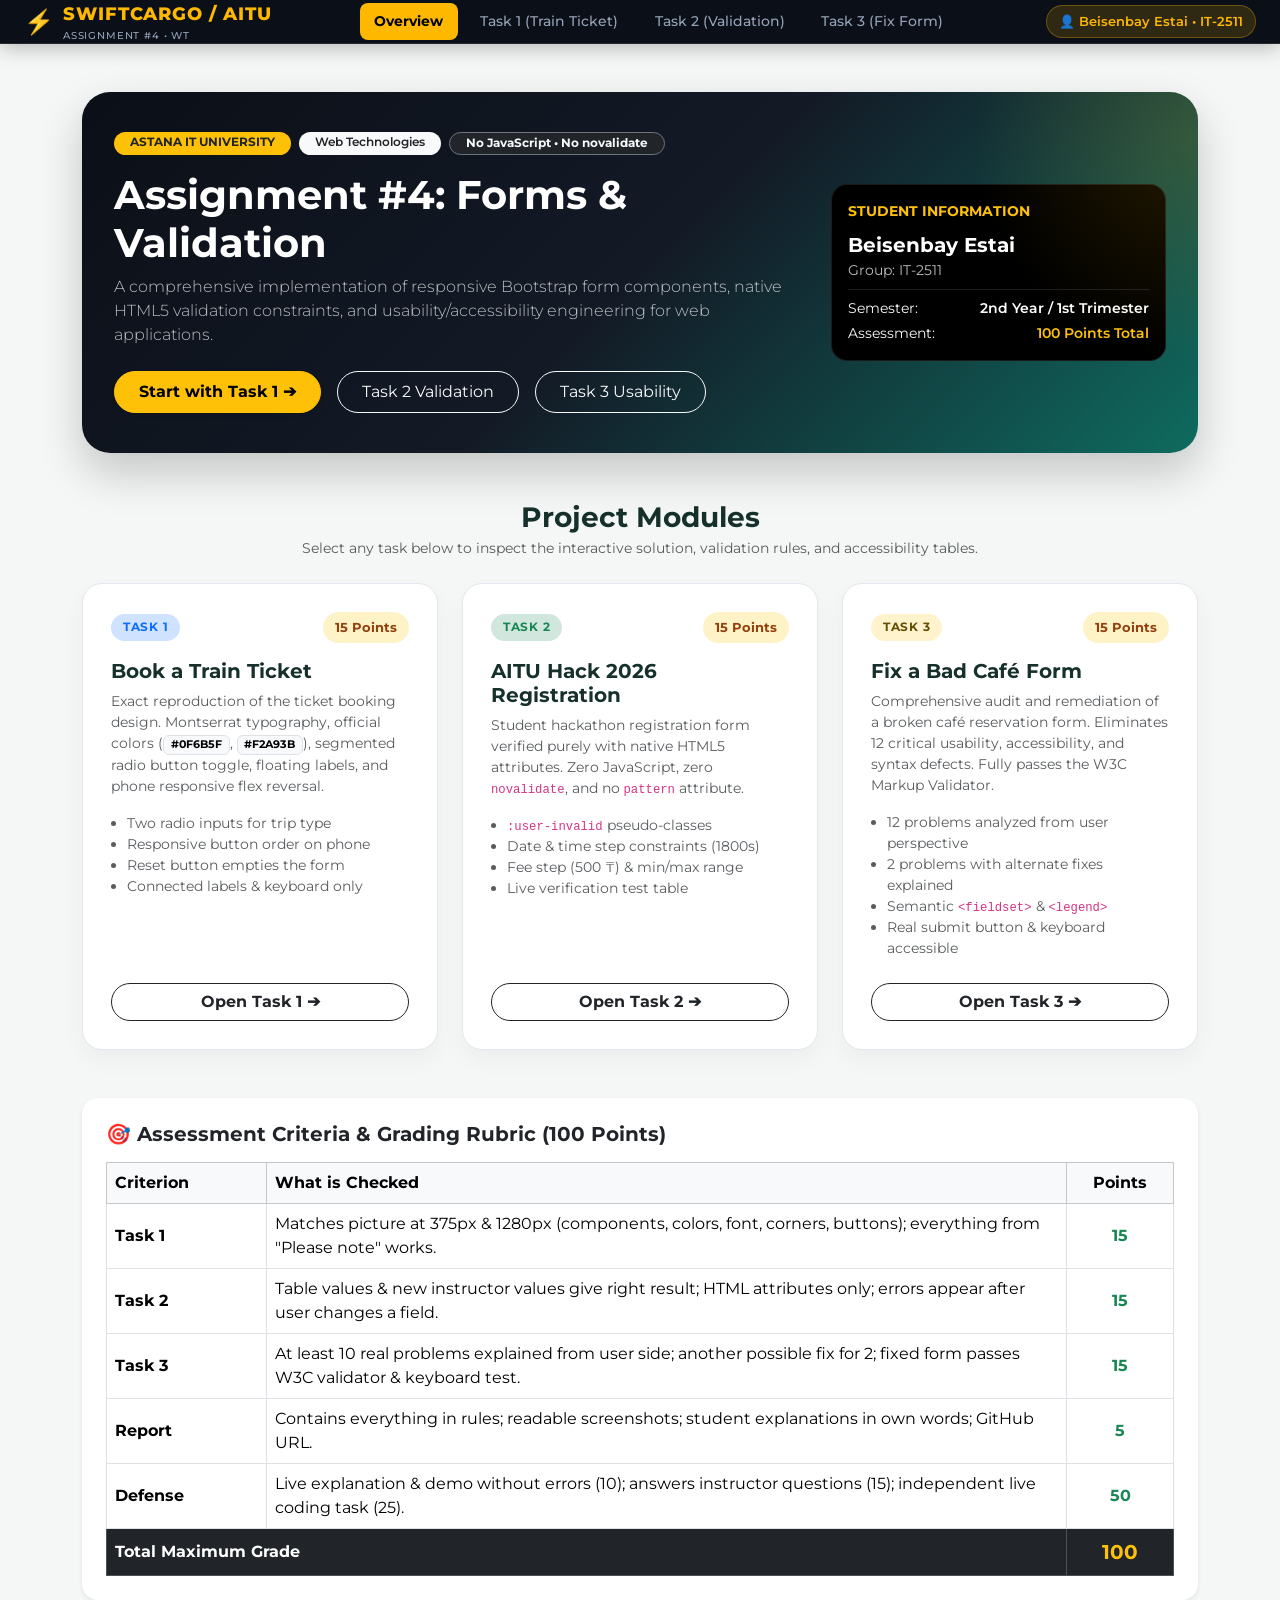
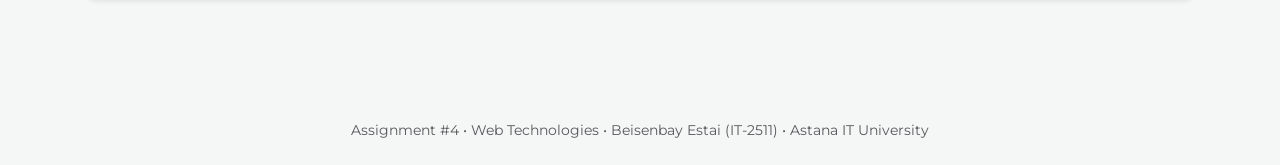
==== index.html @ b5d7a512 "feat: complete Assignment 4 forms, validation, accessibility and report" ====
<!DOCTYPE html>
<html lang="en">
<head>
  <meta charset="UTF-8">
  <meta name="viewport" content="width=device-width, initial-scale=1.0">
  <title>Assignment #4: Forms and Validation — Beisenbay Estai (IT-2511)</title>
  
  <!-- Bootstrap 5.3 CSS -->
  <link href="https://cdn.jsdelivr.net/npm/bootstrap@5.3.3/dist/css/bootstrap.min.css" rel="stylesheet" integrity="sha384-QWTKZyjpPEjISv5WaRU9OFeRpok6YctnYmDr5pNlyT2bRjXh0JMhjY6hW+ALEwIH" crossorigin="anonymous">
  
  <!-- Custom Stylesheet -->
  <link rel="stylesheet" href="css/custom.css">
  
  <style>
    /* Cargo Hero & Hub Styles */
    .hero-cargo-banner {
      background: linear-gradient(135deg, #0B0F17 0%, #131A26 50%, #0F6B5F 100%);
      color: #FFFFFF;
      border-radius: 28px;
      padding: 40px 32px;
      position: relative;
      overflow: hidden;
      box-shadow: 0 20px 45px rgba(0, 0, 0, 0.2);
    }
    .hero-cargo-banner::before {
      content: "";
      position: absolute;
      top: -50%;
      right: -20%;
      width: 450px;
      height: 450px;
      background: radial-gradient(circle, rgba(255, 184, 0, 0.15) 0%, transparent 70%);
      border-radius: 50%;
      pointer-events: none;
    }
    .cargo-feature-card {
      background: #FFFFFF;
      border-radius: 20px;
      border: 1px solid #E2E8F0;
      padding: 28px;
      transition: all 0.25s ease;
      box-shadow: 0 10px 25px rgba(0, 0, 0, 0.04);
      height: 100%;
      display: flex;
      flex-direction: column;
      justify-content: space-between;
    }
    .cargo-feature-card:hover {
      transform: translateY(-4px);
      box-shadow: 0 16px 35px rgba(0, 0, 0, 0.09);
      border-color: #CBD5E1;
    }
    .task-number-badge {
      font-size: 0.75rem;
      font-weight: 700;
      text-transform: uppercase;
      letter-spacing: 0.06em;
      padding: 0.3rem 0.75rem;
      border-radius: 50rem;
    }
    .score-badge {
      background-color: #FEF3C7;
      color: #92400E;
      font-weight: 700;
      font-size: 0.8rem;
      padding: 0.35rem 0.75rem;
      border-radius: 50rem;
    }
  </style>
</head>
<body>

  <!-- Cargo Navigation Header -->
  <nav class="cargo-nav py-2.5">
    <div class="container-fluid px-3 px-md-4 d-flex flex-wrap align-items-center justify-content-between gap-2">
      <a href="index.html" class="d-flex align-items-center text-decoration-none cargo-brand-logo gap-2">
        <span class="fs-4">⚡</span>
        <div>
          <div>SWIFTCARGO / AITU</div>
          <div style="font-size: 0.65rem; color: #94A3B8; font-weight: 500; letter-spacing: 0.08em;">ASSIGNMENT #4 • WT</div>
        </div>
      </a>
      
      <div class="d-flex align-items-center flex-wrap gap-2">
        <a href="index.html" class="cargo-nav-link active text-decoration-none">Overview</a>
        <a href="task1.html" class="cargo-nav-link text-decoration-none">Task 1 (Train Ticket)</a>
        <a href="task2.html" class="cargo-nav-link text-decoration-none">Task 2 (Validation)</a>
        <a href="task3.html" class="cargo-nav-link text-decoration-none">Task 3 (Fix Form)</a>
      </div>

      <div class="student-badge d-none d-lg-block">
        👤 Beisenbay Estai • IT-2511
      </div>
    </div>
  </nav>

  <!-- Main Container -->
  <main class="container py-4 py-md-5">

    <!-- Hero Section with Cargo Luxury Style -->
    <section class="hero-cargo-banner mb-5">
      <div class="row align-items-center g-4">
        <div class="col-12 col-lg-8">
          <div class="d-flex flex-wrap gap-2 mb-3">
            <span class="badge bg-warning text-dark fw-bold px-3 py-1.5 rounded-pill">ASTANA IT UNIVERSITY</span>
            <span class="badge bg-light text-dark fw-semibold px-3 py-1.5 rounded-pill">Web Technologies</span>
            <span class="badge bg-dark border border-secondary text-light px-3 py-1.5 rounded-pill">No JavaScript • No novalidate</span>
          </div>
          <h1 class="display-6 fw-bold mb-2">Assignment #4: Forms &amp; Validation</h1>
          <p class="text-light opacity-75 lead fs-6 mb-4">
            A comprehensive implementation of responsive Bootstrap form components, native HTML5 validation constraints, and usability/accessibility engineering for web applications.
          </p>
          <div class="d-flex flex-wrap gap-3">
            <a href="task1.html" class="btn btn-warning fw-bold rounded-pill px-4 py-2 shadow-sm">Start with Task 1 ➔</a>
            <a href="task2.html" class="btn btn-outline-light rounded-pill px-4 py-2">Task 2 Validation</a>
            <a href="task3.html" class="btn btn-outline-light rounded-pill px-4 py-2">Task 3 Usability</a>
          </div>
        </div>
        
        <div class="col-12 col-lg-4 text-lg-end">
          <div class="bg-black bg-opacity-40 p-3 rounded-4 border border-white border-opacity-10 text-start">
            <div class="text-uppercase small text-warning fw-bold mb-2">Student Information</div>
            <div class="text-white fw-bold fs-5">Beisenbay Estai</div>
            <div class="text-light opacity-75 small mb-2">Group: IT-2511</div>
            <hr class="border-secondary my-2">
            <div class="d-flex justify-content-between text-light small">
              <span>Semester:</span>
              <span class="fw-semibold text-white">2nd Year / 1st Trimester</span>
            </div>
            <div class="d-flex justify-content-between text-light small mt-1">
              <span>Assessment:</span>
              <span class="fw-semibold text-warning">100 Points Total</span>
            </div>
          </div>
        </div>
      </div>
    </section>

    <!-- Task Cards Grid -->
    <section class="mb-5">
      <div class="text-center mb-4">
        <h2 class="fw-bold h3 mb-1">Project Modules</h2>
        <p class="text-muted small">Select any task below to inspect the interactive solution, validation rules, and accessibility tables.</p>
      </div>

      <div class="row g-4">
        
        <!-- Task 1 Card -->
        <div class="col-12 col-md-4">
          <div class="cargo-feature-card">
            <div>
              <div class="d-flex justify-content-between align-items-center mb-3">
                <span class="task-number-badge bg-primary-subtle text-primary">Task 1</span>
                <span class="score-badge">15 Points</span>
              </div>
              <h3 class="h5 fw-bold mb-2">Book a Train Ticket</h3>
              <p class="text-muted small mb-3">
                Exact reproduction of the ticket booking design. Montserrat typography, official colors (<span class="badge text-bg-light border">#0F6B5F</span>, <span class="badge text-bg-light border">#F2A93B</span>), segmented radio button toggle, floating labels, and phone responsive flex reversal.
              </p>
              <ul class="small text-muted ps-3 mb-4">
                <li>Two radio inputs for trip type</li>
                <li>Responsive button order on phone</li>
                <li>Reset button empties the form</li>
                <li>Connected labels &amp; keyboard only</li>
              </ul>
            </div>
            <a href="task1.html" class="btn btn-outline-dark rounded-pill w-100 fw-bold">Open Task 1 ➔</a>
          </div>
        </div>

        <!-- Task 2 Card -->
        <div class="col-12 col-md-4">
          <div class="cargo-feature-card">
            <div>
              <div class="d-flex justify-content-between align-items-center mb-3">
                <span class="task-number-badge bg-success-subtle text-success">Task 2</span>
                <span class="score-badge">15 Points</span>
              </div>
              <h3 class="h5 fw-bold mb-2">AITU Hack 2026 Registration</h3>
              <p class="text-muted small mb-3">
                Student hackathon registration form verified purely with native HTML5 attributes. Zero JavaScript, zero <code>novalidate</code>, and no <code>pattern</code> attribute.
              </p>
              <ul class="small text-muted ps-3 mb-4">
                <li><code>:user-invalid</code> pseudo-classes</li>
                <li>Date &amp; time step constraints (1800s)</li>
                <li>Fee step (500 ₸) &amp; min/max range</li>
                <li>Live verification test table</li>
              </ul>
            </div>
            <a href="task2.html" class="btn btn-outline-dark rounded-pill w-100 fw-bold">Open Task 2 ➔</a>
          </div>
        </div>

        <!-- Task 3 Card -->
        <div class="col-12 col-md-4">
          <div class="cargo-feature-card">
            <div>
              <div class="d-flex justify-content-between align-items-center mb-3">
                <span class="task-number-badge bg-warning-subtle text-warning-emphasis">Task 3</span>
                <span class="score-badge">15 Points</span>
              </div>
              <h3 class="h5 fw-bold mb-2">Fix a Bad Café Form</h3>
              <p class="text-muted small mb-3">
                Comprehensive audit and remediation of a broken café reservation form. Eliminates 12 critical usability, accessibility, and syntax defects. Fully passes the W3C Markup Validator.
              </p>
              <ul class="small text-muted ps-3 mb-4">
                <li>12 problems analyzed from user perspective</li>
                <li>2 problems with alternate fixes explained</li>
                <li>Semantic <code>&lt;fieldset&gt;</code> &amp; <code>&lt;legend&gt;</code></li>
                <li>Real submit button &amp; keyboard accessible</li>
              </ul>
            </div>
            <a href="task3.html" class="btn btn-outline-dark rounded-pill w-100 fw-bold">Open Task 3 ➔</a>
          </div>
        </div>

      </div>
    </section>

    <!-- Assessment Criteria Breakdown -->
    <section class="card border-0 shadow-sm rounded-4 p-4 mb-5">
      <h2 class="h5 fw-bold mb-3">🎯 Assessment Criteria &amp; Grading Rubric (100 Points)</h2>
      <div class="table-responsive">
        <table class="table table-bordered align-middle mb-0">
          <thead class="table-light">
            <tr>
              <th scope="col" style="width: 15%;">Criterion</th>
              <th scope="col" style="width: 75%;">What is Checked</th>
              <th scope="col" style="width: 10%;" class="text-center">Points</th>
            </tr>
          </thead>
          <tbody>
            <tr>
              <td class="fw-bold">Task 1</td>
              <td>Matches picture at 375px &amp; 1280px (components, colors, font, corners, buttons); everything from "Please note" works.</td>
              <td class="text-center fw-bold text-success">15</td>
            </tr>
            <tr>
              <td class="fw-bold">Task 2</td>
              <td>Table values &amp; new instructor values give right result; HTML attributes only; errors appear after user changes a field.</td>
              <td class="text-center fw-bold text-success">15</td>
            </tr>
            <tr>
              <td class="fw-bold">Task 3</td>
              <td>At least 10 real problems explained from user side; another possible fix for 2; fixed form passes W3C validator &amp; keyboard test.</td>
              <td class="text-center fw-bold text-success">15</td>
            </tr>
            <tr>
              <td class="fw-bold">Report</td>
              <td>Contains everything in rules; readable screenshots; student explanations in own words; GitHub URL.</td>
              <td class="text-center fw-bold text-success">5</td>
            </tr>
            <tr>
              <td class="fw-bold">Defense</td>
              <td>Live explanation &amp; demo without errors (10); answers instructor questions (15); independent live coding task (25).</td>
              <td class="text-center fw-bold text-success">50</td>
            </tr>
            <tr class="table-dark">
              <td class="fw-bold" colspan="2">Total Maximum Grade</td>
              <td class="text-center fw-bold fs-5 text-warning">100</td>
            </tr>
          </tbody>
        </table>
      </div>
    </section>

  </main>

  <footer class="text-center py-4 text-muted small">
    Assignment #4 • Web Technologies • Beisenbay Estai (IT-2511) • Astana IT University
  </footer>

</body>
</html>
---- css/custom.css ----
/* ==========================================================================
   Assignment #4: Forms and Validation (HTML + Bootstrap)
   Author: Beisenbay Estai
   Group: IT-2511
   Astana IT University
   ========================================================================== */

@import url('https://fonts.googleapis.com/css2?family=Montserrat:ital,wght@0,300;0,400;0,500;0,600;0,700;0,800;1,400;1,600&family=Inter:wght@400;500;600;700&display=swap');

:root {
  /* Assignment Task 1 Official Palette */
  --color-teal: #0F6B5F;
  --color-orange: #F2A93B;
  --color-dark: #16302B;
  --color-bg-page: #F4F7F5;
  --color-border-light: #E6EFEC;
  --color-input-bg: #F4F7F5;
  
  /* SwiftCargo / SPEED CARGO Accent Palette for Navigation & Hub */
  --cargo-gold: #FFB800;
  --cargo-dark: #0B0F17;
  --cargo-card: #131A26;
  --cargo-border: rgba(255, 255, 255, 0.1);
}

/* Base resets & typography */
body {
  font-family: 'Montserrat', sans-serif;
  color: var(--color-dark);
  background-color: var(--color-bg-page);
  min-height: 100vh;
  margin: 0;
  padding: 0;
  -webkit-font-smoothing: antialiased;
}

/* Universal focus ring for accessibility */
*:focus-visible {
  outline: 2px solid var(--color-teal);
  outline-offset: 2px;
}

/* ==========================================================================
   CARGO NAVIGATION BAR & BRANDING
   ========================================================================== */
.cargo-nav {
  background-color: var(--cargo-dark);
  border-bottom: 1px solid var(--cargo-border);
  box-shadow: 0 4px 20px rgba(0, 0, 0, 0.25);
  position: sticky;
  top: 0;
  z-index: 1030;
}

.cargo-brand-logo {
  font-weight: 800;
  letter-spacing: 0.05em;
  color: var(--cargo-gold) !important;
  font-size: 1.15rem;
}

.cargo-nav-link {
  color: #94A3B8 !important;
  font-weight: 500;
  font-size: 0.9rem;
  padding: 0.5rem 0.9rem !important;
  border-radius: 8px;
  transition: all 0.2s ease;
}

.cargo-nav-link:hover {
  color: #FFFFFF !important;
  background-color: rgba(255, 255, 255, 0.05);
}

.cargo-nav-link.active {
  color: #000000 !important;
  background-color: var(--cargo-gold);
  font-weight: 700;
}

.student-badge {
  background: rgba(255, 184, 0, 0.15);
  border: 1px solid rgba(255, 184, 0, 0.3);
  color: var(--cargo-gold);
  font-size: 0.8rem;
  font-weight: 600;
  padding: 0.35rem 0.75rem;
  border-radius: 50rem;
}

/* ==========================================================================
   TASK 1: BOOK A TRAIN TICKET FORM
   Strictly reproducing page 2 requirements:
   Colors: #0F6B5F, #F2A93B, #16302B, #F4F7F5, #E6EFEC
   ========================================================================== */
.train-booking-wrapper {
  max-width: 820px;
  width: 100%;
  margin: 0 auto;
}

.train-card {
  background-color: #FFFFFF;
  border-radius: 28px;
  box-shadow: 0 15px 40px rgba(22, 48, 43, 0.08);
  border: 1px solid #E6EFEC;
  padding: 24px;
}

@media (max-width: 576px) {
  .train-card {
    padding: 14px 14px;
    border-radius: 18px;
  }
  .train-header-banner {
    padding: 10px 16px;
    font-size: 1.1rem;
    margin-bottom: 14px;
    border-radius: 14px;
  }
  .mb-4 {
    margin-bottom: 0.75rem !important;
  }
  .mb-3 {
    margin-bottom: 0.55rem !important;
  }
  .train-card .form-floating > .form-control {
    height: 3.1rem;
    padding-top: 1.25rem;
    padding-bottom: 0.35rem;
  }
  .train-card .form-floating > label {
    padding: 0.7rem 0.95rem;
  }
  .train-card .form-control,
  .train-card .form-select {
    padding: 0.45rem 0.75rem;
    font-size: 0.88rem;
  }
  .btn-find-trains {
    padding: 9px 24px;
    font-size: 0.9rem;
  }
  .btn-clear {
    padding: 9px 24px;
    font-size: 0.9rem;
  }
}

@media (min-width: 768px) {
  .train-card {
    padding: 36px 40px;
  }
}

.train-header-banner {
  background-color: var(--color-teal);
  color: #FFFFFF;
  border-radius: 18px;
  padding: 18px 24px;
  font-weight: 700;
  font-size: 1.35rem;
  letter-spacing: -0.01em;
  margin-bottom: 28px;
  box-shadow: 0 4px 14px rgba(15, 107, 95, 0.2);
}

/* Trip Type Segmented Radio Toggle */
.trip-type-segmented {
  display: inline-flex;
  border: 1.5px solid var(--color-teal);
  border-radius: 50rem;
  padding: 3px;
  background-color: #FFFFFF;
  max-width: 100%;
}

.trip-type-segmented .btn-trip {
  border-radius: 50rem !important;
  padding: 7px 22px;
  font-weight: 600;
  font-size: 0.88rem;
  color: var(--color-teal);
  border: none;
  background-color: transparent;
  transition: all 0.2s ease;
}

.trip-type-segmented .btn-check:checked + .btn-trip {
  background-color: var(--color-teal);
  color: #FFFFFF;
}

.trip-type-segmented .btn-check:focus-visible + .btn-trip {
  box-shadow: 0 0 0 3px rgba(15, 107, 95, 0.3);
}

/* Form Controls & Floating Labels */
.train-card .form-control,
.train-card .form-select {
  background-color: var(--color-input-bg);
  border: 1.5px solid var(--color-border-light);
  border-radius: 12px;
  color: var(--color-dark);
  font-weight: 500;
  padding: 0.65rem 0.95rem;
  transition: border-color 0.15s ease-in-out, box-shadow 0.15s ease-in-out, background-color 0.15s ease-in-out;
}

.train-card .form-floating > .form-control {
  border-radius: 12px;
  background-color: var(--color-input-bg);
  border: 1.5px solid var(--color-border-light);
  height: calc(3.5rem + 2px);
  line-height: 1.25;
}

.train-card .form-floating > label {
  color: #6C7A76;
  font-weight: 500;
  font-size: 0.88rem;
  padding: 1rem 0.95rem;
}

.train-card .form-control:focus,
.train-card .form-select:focus,
.train-card .form-floating > .form-control:focus {
  background-color: #FFFFFF;
  border-color: var(--color-teal);
  box-shadow: 0 0 0 0.25rem rgba(15, 107, 95, 0.2);
  color: var(--color-dark);
}

/* Phone input group prefix */
.custom-prefix-box {
  background-color: var(--color-teal) !important;
  color: #FFFFFF !important;
  font-weight: 700;
  font-size: 0.95rem;
  border-color: var(--color-teal) !important;
  border-top-left-radius: 12px !important;
  border-bottom-left-radius: 12px !important;
  padding-left: 14px;
  padding-right: 14px;
}

/* Radio buttons & Checkboxes */
.form-check-input:checked {
  background-color: var(--color-teal);
  border-color: var(--color-teal);
}

.form-check-input:focus {
  border-color: var(--color-teal);
  box-shadow: 0 0 0 0.25rem rgba(15, 107, 95, 0.2);
}

.form-check-label {
  color: var(--color-dark);
  font-weight: 500;
  cursor: pointer;
  user-select: none;
}

/* Buttons */
.btn-find-trains {
  background-color: var(--color-orange);
  color: var(--color-dark);
  font-weight: 700;
  font-size: 0.95rem;
  border-radius: 50rem;
  padding: 11px 36px;
  border: none;
  transition: transform 0.15s ease, background-color 0.15s ease, box-shadow 0.15s ease;
  box-shadow: 0 4px 12px rgba(242, 169, 59, 0.35);
}

.btn-find-trains:hover {
  background-color: #e59c30;
  color: var(--color-dark);
  transform: translateY(-1px);
  box-shadow: 0 6px 16px rgba(242, 169, 59, 0.45);
}

.btn-find-trains:active {
  transform: translateY(0);
}

.btn-clear {
  background-color: #FFFFFF;
  color: var(--color-dark);
  font-weight: 600;
  font-size: 0.95rem;
  border-radius: 50rem;
  padding: 11px 34px;
  border: 1.5px solid var(--color-dark);
  transition: background-color 0.15s ease, color 0.15s ease;
}

.btn-clear:hover {
  background-color: var(--color-dark);
  color: #FFFFFF;
}

/* ==========================================================================
   TASK 2: AITU HACK 2026 REGISTRATION & HTML VALIDATION
   Native HTML validation with :user-invalid and :user-valid
   No JavaScript! No novalidate!
   ========================================================================== */
.task2-wrapper {
  max-width: 900px;
  width: 100%;
  margin: 0 auto;
}

.task2-card {
  background: #FFFFFF;
  border-radius: 24px;
  box-shadow: 0 15px 40px rgba(0, 0, 0, 0.06);
  border: 1px solid #E2E8F0;
  padding: 30px;
}

@media (min-width: 768px) {
  .task2-card {
    padding: 40px 48px;
  }
}

/*
  IMPORTANT FOR TASK 2:
  Errors appear ONLY after the user has changed a field!
  Bootstrap hides .invalid-feedback by default.
  We use the modern CSS pseudo-classes :user-invalid and :user-valid.
*/
.task2-form input:user-invalid,
.task2-form select:user-invalid,
.task2-form textarea:user-invalid {
  border-color: #DC2626 !important;
  box-shadow: 0 0 0 0.2rem rgba(220, 38, 38, 0.15) !important;
}

.task2-form input:user-invalid ~ .invalid-feedback,
.task2-form select:user-invalid ~ .invalid-feedback,
.task2-form textarea:user-invalid ~ .invalid-feedback {
  display: block !important;
  color: #DC2626;
  font-size: 0.82rem;
  font-weight: 500;
  margin-top: 0.35rem;
}

.task2-form input:user-valid:not([type="checkbox"]):not([type="radio"]),
.task2-form select:user-valid,
.task2-form textarea:user-valid {
  border-color: #16A34A !important;
  box-shadow: 0 0 0 0.2rem rgba(22, 163, 74, 0.12) !important;
}

.test-badge-accept {
  background-color: #DCFCE7;
  color: #166534;
  font-size: 0.78rem;
  font-weight: 600;
  padding: 0.2rem 0.55rem;
  border-radius: 6px;
  display: inline-block;
}

.test-badge-reject {
  background-color: #FEE2E2;
  color: #991B1B;
  font-size: 0.78rem;
  font-weight: 600;
  padding: 0.2rem 0.55rem;
  border-radius: 6px;
  display: inline-block;
}

/* ==========================================================================
   TASK 3: ACCESSIBLE BOOTSTRAP CAFE RESERVATION FORM
   ========================================================================== */
.task3-wrapper {
  max-width: 960px;
  width: 100%;
  margin: 0 auto;
}

.task3-card {
  background: #FFFFFF;
  border-radius: 24px;
  box-shadow: 0 15px 40px rgba(0, 0, 0, 0.06);
  border: 1px solid #E2E8F0;
  padding: 30px;
}

@media (min-width: 768px) {
  .task3-card {
    padding: 40px 48px;
  }
}

.code-preview-box {
  background-color: #1E293B;
  color: #F8FAFC;
  border-radius: 14px;
  padding: 20px;
  font-family: 'Consolas', 'Monaco', 'Courier New', monospace;
  font-size: 0.85rem;
  overflow-x: auto;
}

.problem-table th {
  background-color: #0F172A;
  color: #FFFFFF;
  font-size: 0.85rem;
  font-weight: 600;
  text-transform: uppercase;
  letter-spacing: 0.04em;
  padding: 12px 14px;
}

.problem-table td {
  padding: 12px 14px;
  vertical-align: top;
  font-size: 0.88rem;
}
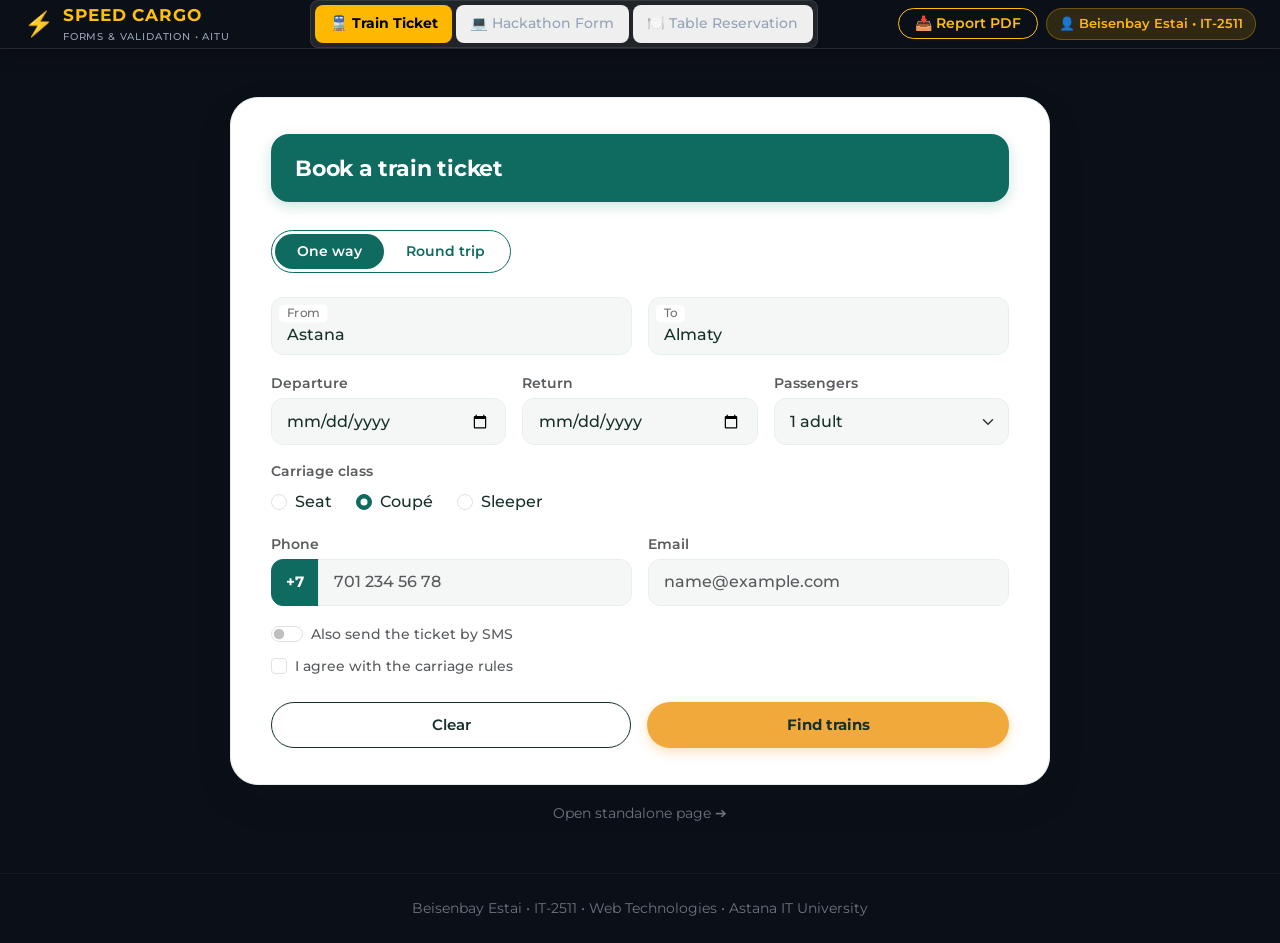
==== commit 908f91a1: "refactor: clean presentation, pure form replicas, interactive tabs and remove rubric tables" ====
--- a/index.html
+++ b/index.html
@@ -3,7 +3,7 @@
 <head>
   <meta charset="UTF-8">
   <meta name="viewport" content="width=device-width, initial-scale=1.0">
-  <title>Assignment #4: Forms and Validation — Beisenbay Estai (IT-2511)</title>
+  <title>SPEED CARGO — Forms & Validation | Assignment #4</title>
   
   <!-- Bootstrap 5.3 CSS -->
   <link href="https://cdn.jsdelivr.net/npm/bootstrap@5.3.3/dist/css/bootstrap.min.css" rel="stylesheet" integrity="sha384-QWTKZyjpPEjISv5WaRU9OFeRpok6YctnYmDr5pNlyT2bRjXh0JMhjY6hW+ALEwIH" crossorigin="anonymous">
@@ -12,263 +12,532 @@
   <link rel="stylesheet" href="css/custom.css">
   
   <style>
-    /* Cargo Hero & Hub Styles */
-    .hero-cargo-banner {
-      background: linear-gradient(135deg, #0B0F17 0%, #131A26 50%, #0F6B5F 100%);
-      color: #FFFFFF;
-      border-radius: 28px;
-      padding: 40px 32px;
-      position: relative;
-      overflow: hidden;
-      box-shadow: 0 20px 45px rgba(0, 0, 0, 0.2);
+    .tab-content-pane {
+      display: none;
     }
-    .hero-cargo-banner::before {
-      content: "";
-      position: absolute;
-      top: -50%;
-      right: -20%;
-      width: 450px;
-      height: 450px;
-      background: radial-gradient(circle, rgba(255, 184, 0, 0.15) 0%, transparent 70%);
-      border-radius: 50%;
-      pointer-events: none;
-    }
-    .cargo-feature-card {
-      background: #FFFFFF;
-      border-radius: 20px;
-      border: 1px solid #E2E8F0;
-      padding: 28px;
-      transition: all 0.25s ease;
-      box-shadow: 0 10px 25px rgba(0, 0, 0, 0.04);
-      height: 100%;
-      display: flex;
-      flex-direction: column;
-      justify-content: space-between;
-    }
-    .cargo-feature-card:hover {
-      transform: translateY(-4px);
-      box-shadow: 0 16px 35px rgba(0, 0, 0, 0.09);
-      border-color: #CBD5E1;
-    }
-    .task-number-badge {
-      font-size: 0.75rem;
-      font-weight: 700;
-      text-transform: uppercase;
-      letter-spacing: 0.06em;
-      padding: 0.3rem 0.75rem;
-      border-radius: 50rem;
-    }
-    .score-badge {
-      background-color: #FEF3C7;
-      color: #92400E;
-      font-weight: 700;
-      font-size: 0.8rem;
-      padding: 0.35rem 0.75rem;
-      border-radius: 50rem;
+    .tab-content-pane.active {
+      display: block;
     }
   </style>
 </head>
-<body>
+<body style="background-color: #0B0F17; color: #FFFFFF; min-height: 100vh;">
 
   <!-- Cargo Navigation Header -->
-  <nav class="cargo-nav py-2.5">
+  <header class="cargo-nav py-2.5">
     <div class="container-fluid px-3 px-md-4 d-flex flex-wrap align-items-center justify-content-between gap-2">
-      <a href="index.html" class="d-flex align-items-center text-decoration-none cargo-brand-logo gap-2">
+      <div class="d-flex align-items-center cargo-brand-logo gap-2">
         <span class="fs-4">⚡</span>
         <div>
-          <div>SWIFTCARGO / AITU</div>
-          <div style="font-size: 0.65rem; color: #94A3B8; font-weight: 500; letter-spacing: 0.08em;">ASSIGNMENT #4 • WT</div>
-        </div>
-      </a>
+          <div class="fw-bold tracking-wide text-warning" style="font-size: 1.05rem;">SPEED CARGO</div>
+          <div style="font-size: 0.65rem; color: #94A3B8; font-weight: 500; letter-spacing: 0.08em;">FORMS &amp; VALIDATION • AITU</div>
+        </div>
+      </div>
       
-      <div class="d-flex align-items-center flex-wrap gap-2">
-        <a href="index.html" class="cargo-nav-link active text-decoration-none">Overview</a>
-        <a href="task1.html" class="cargo-nav-link text-decoration-none">Task 1 (Train Ticket)</a>
-        <a href="task2.html" class="cargo-nav-link text-decoration-none">Task 2 (Validation)</a>
-        <a href="task3.html" class="cargo-nav-link text-decoration-none">Task 3 (Fix Form)</a>
-      </div>
-
-      <div class="student-badge d-none d-lg-block">
-        👤 Beisenbay Estai • IT-2511
+      <!-- Nav Tabs -->
+      <nav class="d-flex align-items-center flex-wrap gap-1 bg-dark p-1 rounded-3 border border-secondary border-opacity-25">
+        <button type="button" class="cargo-nav-link active border-0" onclick="showTab('train')">🚆 Train Ticket</button>
+        <button type="button" class="cargo-nav-link border-0" onclick="showTab('hackathon')">💻 Hackathon Form</button>
+        <button type="button" class="cargo-nav-link border-0" onclick="showTab('cafe')">🍽️ Table Reservation</button>
+      </nav>
+
+      <div class="d-flex align-items-center gap-2">
+        <a href="Assignment4_Beisenbay_Estai.pdf" download class="btn btn-sm btn-outline-warning rounded-pill px-3 fw-semibold">
+          📥 Report PDF
+        </a>
+        <div class="student-badge d-none d-lg-block">
+          👤 Beisenbay Estai • IT-2511
+        </div>
       </div>
     </div>
-  </nav>
-
-  <!-- Main Container -->
+  </header>
+
+  <!-- Main Content Container -->
   <main class="container py-4 py-md-5">
 
-    <!-- Hero Section with Cargo Luxury Style -->
-    <section class="hero-cargo-banner mb-5">
-      <div class="row align-items-center g-4">
-        <div class="col-12 col-lg-8">
-          <div class="d-flex flex-wrap gap-2 mb-3">
-            <span class="badge bg-warning text-dark fw-bold px-3 py-1.5 rounded-pill">ASTANA IT UNIVERSITY</span>
-            <span class="badge bg-light text-dark fw-semibold px-3 py-1.5 rounded-pill">Web Technologies</span>
-            <span class="badge bg-dark border border-secondary text-light px-3 py-1.5 rounded-pill">No JavaScript • No novalidate</span>
+    <!-- ==================== TAB 1: TRAIN TICKET ==================== -->
+    <div id="tab-train" class="tab-content-pane active">
+      <div class="train-booking-wrapper">
+        
+        <div class="train-card" style="color: #16302B;">
+          
+          <div class="train-header-banner">
+            Book a train ticket
           </div>
-          <h1 class="display-6 fw-bold mb-2">Assignment #4: Forms &amp; Validation</h1>
-          <p class="text-light opacity-75 lead fs-6 mb-4">
-            A comprehensive implementation of responsive Bootstrap form components, native HTML5 validation constraints, and usability/accessibility engineering for web applications.
-          </p>
-          <div class="d-flex flex-wrap gap-3">
-            <a href="task1.html" class="btn btn-warning fw-bold rounded-pill px-4 py-2 shadow-sm">Start with Task 1 ➔</a>
-            <a href="task2.html" class="btn btn-outline-light rounded-pill px-4 py-2">Task 2 Validation</a>
-            <a href="task3.html" class="btn btn-outline-light rounded-pill px-4 py-2">Task 3 Usability</a>
+
+          <form action="#" method="post">
+            
+            <!-- Row 1: Trip Type Radios -->
+            <div class="mb-4">
+              <div class="trip-type-segmented" role="radiogroup" aria-label="Trip type selection">
+                <input type="radio" class="btn-check" name="tripType" id="oneWay" value="oneWay" checked required>
+                <label class="btn btn-trip" for="oneWay">One way</label>
+
+                <input type="radio" class="btn-check" name="tripType" id="roundTrip" value="roundTrip" required>
+                <label class="btn btn-trip" for="roundTrip">Round trip</label>
+              </div>
+            </div>
+
+            <!-- Row 2: From & To -->
+            <div class="row g-3 mb-3">
+              <div class="col-12 col-md-6">
+                <div class="form-floating">
+                  <input type="text" class="form-control" id="fromStation" name="fromStation" placeholder="Astana" value="Astana" required>
+                  <label for="fromStation">From</label>
+                </div>
+              </div>
+              <div class="col-12 col-md-6">
+                <div class="form-floating">
+                  <input type="text" class="form-control" id="toStation" name="toStation" placeholder="Almaty" value="Almaty" required>
+                  <label for="toStation">To</label>
+                </div>
+              </div>
+            </div>
+
+            <!-- Row 3: Departure, Return, Passengers -->
+            <div class="row g-3 mb-3">
+              <div class="col-12 col-md-4">
+                <label for="departureDate" class="form-label small text-muted fw-semibold mb-1">Departure</label>
+                <input type="date" class="form-control" id="departureDate" name="departureDate" required>
+              </div>
+              <div class="col-12 col-md-4">
+                <label for="returnDate" class="form-label small text-muted fw-semibold mb-1">Return</label>
+                <input type="date" class="form-control" id="returnDate" name="returnDate">
+              </div>
+              <div class="col-12 col-md-4">
+                <label for="passengersCount" class="form-label small text-muted fw-semibold mb-1">Passengers</label>
+                <select class="form-select" id="passengersCount" name="passengersCount" required>
+                  <option value="1 adult" selected>1 adult</option>
+                  <option value="2 adults">2 adults</option>
+                  <option value="3 adults">3 adults</option>
+                  <option value="4 adults">4 adults</option>
+                  <option value="5 adults">5 adults</option>
+                  <option value="6 adults">6 adults</option>
+                </select>
+              </div>
+            </div>
+
+            <!-- Row 4: Carriage class -->
+            <div class="mb-3">
+              <div id="carriageClassLegend" class="form-label small text-muted fw-semibold mb-2">Carriage class</div>
+              <div class="d-flex flex-wrap gap-4" role="radiogroup" aria-labelledby="carriageClassLegend">
+                <div class="form-check">
+                  <input class="form-check-input" type="radio" name="carriageClass" id="classSeat" value="Seat" required>
+                  <label class="form-check-label" for="classSeat">Seat</label>
+                </div>
+                <div class="form-check">
+                  <input class="form-check-input" type="radio" name="carriageClass" id="classCoupe" value="Coupe" checked required>
+                  <label class="form-check-label" for="classCoupe">Coupé</label>
+                </div>
+                <div class="form-check">
+                  <input class="form-check-input" type="radio" name="carriageClass" id="classSleeper" value="Sleeper" required>
+                  <label class="form-check-label" for="classSleeper">Sleeper</label>
+                </div>
+              </div>
+            </div>
+
+            <!-- Row 5: Phone & Email -->
+            <div class="row g-3 mb-3">
+              <div class="col-12 col-md-6">
+                <label for="phoneInput" class="form-label small text-muted fw-semibold mb-1">Phone</label>
+                <div class="input-group">
+                  <span class="input-group-text custom-prefix-box" id="phonePrefix">+7</span>
+                  <input type="tel" class="form-control" id="phoneInput" name="phone" placeholder="701 234 56 78" aria-describedby="phonePrefix" required>
+                </div>
+              </div>
+              <div class="col-12 col-md-6">
+                <label for="emailInput" class="form-label small text-muted fw-semibold mb-1">Email</label>
+                <input type="email" class="form-control" id="emailInput" name="email" placeholder="name@example.com" required>
+              </div>
+            </div>
+
+            <!-- Row 6: SMS Switch & Rules Agreement -->
+            <div class="form-check form-switch mb-2">
+              <input class="form-check-input" type="checkbox" role="switch" id="smsTicket" name="smsTicket">
+              <label class="form-check-label small text-muted" for="smsTicket">Also send the ticket by SMS</label>
+            </div>
+
+            <div class="form-check mb-4">
+              <input class="form-check-input" type="checkbox" id="carriageRules" name="carriageRules" required>
+              <label class="form-check-label small text-muted" for="carriageRules">I agree with the carriage rules</label>
+            </div>
+
+            <!-- Row 7: Buttons (Find trains above Clear on mobile) -->
+            <div class="d-flex flex-column-reverse flex-md-row justify-content-md-end gap-2 gap-md-3 mt-4">
+              <button type="reset" class="btn btn-clear w-100 w-md-auto">Clear</button>
+              <button type="submit" class="btn btn-find-trains w-100 w-md-auto">Find trains</button>
+            </div>
+
+          </form>
+
+        </div>
+
+        <div class="text-center mt-3">
+          <a href="task1.html" class="text-secondary small text-decoration-none">Open standalone page ➔</a>
+        </div>
+
+      </div>
+    </div>
+
+    <!-- ==================== TAB 2: HACKATHON REGISTRATION ==================== -->
+    <div id="tab-hackathon" class="tab-content-pane">
+      <div class="task2-wrapper">
+        
+        <div class="task2-card mb-5" style="color: #16302B;">
+          <h2 class="h4 fw-bold mb-3 text-center">Registration for AITU Hack 2026</h2>
+          <p class="text-muted small text-center mb-4">All rules enforced purely with native HTML attributes.</p>
+
+          <form class="task2-form" action="#" method="post">
+            <div class="row g-3">
+              
+              <div class="col-12 col-md-6">
+                <label for="tab2FullName" class="form-label fw-semibold small">Full name <span class="text-danger">*</span></label>
+                <input type="text" class="form-control" id="tab2FullName" name="fullName" minlength="2" maxlength="40" placeholder="e.g. Anna-Maria Lee" required>
+                <div class="invalid-feedback">Must be between 2 and 40 characters.</div>
+              </div>
+
+              <div class="col-12 col-md-6">
+                <label for="tab2Email" class="form-label fw-semibold small">University email <span class="text-danger">*</span></label>
+                <input type="email" class="form-control" id="tab2Email" name="universityEmail" placeholder="e.g. a.fedenko@astanait.edu.kz" required>
+                <div class="invalid-feedback">Please provide a valid email address.</div>
+              </div>
+
+              <div class="col-12 col-md-4">
+                <label for="tab2Age" class="form-label fw-semibold small">Age <span class="text-danger">*</span></label>
+                <input type="number" class="form-control" id="tab2Age" name="studentAge" min="16" max="30" step="1" placeholder="16–30" required>
+                <div class="invalid-feedback">Must be a whole number between 16 and 30.</div>
+              </div>
+
+              <div class="col-12 col-md-4">
+                <label for="tab2TeamSize" class="form-label fw-semibold small">Team size <span class="text-danger">*</span></label>
+                <input type="number" class="form-control" id="tab2TeamSize" name="teamSize" min="1" max="4" step="1" placeholder="1–4" required>
+                <div class="invalid-feedback">Team size must be a whole number from 1 to 4.</div>
+              </div>
+
+              <div class="col-12 col-md-4">
+                <label for="tab2Track" class="form-label fw-semibold small">Track <span class="text-danger">*</span></label>
+                <select class="form-select" id="tab2Track" name="hackTrack" required>
+                  <option value="" disabled selected hidden>Choose...</option>
+                  <option value="Web">Web</option>
+                  <option value="Mobile">Mobile</option>
+                  <option value="AI">AI</option>
+                  <option value="GameDev">GameDev</option>
+                </select>
+                <div class="invalid-feedback">Please choose a track.</div>
+              </div>
+
+              <div class="col-12 col-md-6">
+                <label for="tab2Arrival" class="form-label fw-semibold small">Arrival day <span class="text-danger">*</span></label>
+                <input type="date" class="form-control" id="tab2Arrival" name="arrivalDay" min="2026-11-20" max="2026-11-22" required>
+                <div class="invalid-feedback">Arrival must be between 20 and 22 November 2026.</div>
+              </div>
+
+              <div class="col-12 col-md-6">
+                <label for="tab2Checkin" class="form-label fw-semibold small">Check-in time <span class="text-danger">*</span></label>
+                <input type="time" class="form-control" id="tab2Checkin" name="checkinTime" min="09:00" max="18:00" step="1800" required>
+                <div class="invalid-feedback">Time must be 09:00–18:00 in 30-minute steps.</div>
+              </div>
+
+              <div class="col-12 col-md-6">
+                <label for="tab2Fee" class="form-label fw-semibold small">Entry fee (₸) <span class="text-danger">*</span></label>
+                <input type="number" class="form-control" id="tab2Fee" name="entryFee" min="0" max="5000" step="500" placeholder="0–5000 (steps of 500)" required>
+                <div class="invalid-feedback">Fee must be 0–5000 ₸ in steps of 500 ₸.</div>
+              </div>
+
+              <div class="col-12 col-md-6">
+                <fieldset>
+                  <legend class="form-label fw-semibold small mb-2 pt-0">Experience level <span class="text-danger">*</span></legend>
+                  <div class="d-flex flex-wrap gap-3">
+                    <div class="form-check">
+                      <input class="form-check-input" type="radio" name="tab2Exp" id="tab2Exp1" value="Beginner" required>
+                      <label class="form-check-label" for="tab2Exp1">Beginner</label>
+                    </div>
+                    <div class="form-check">
+                      <input class="form-check-input" type="radio" name="tab2Exp" id="tab2Exp2" value="Intermediate" required>
+                      <label class="form-check-label" for="tab2Exp2">Intermediate</label>
+                    </div>
+                    <div class="form-check">
+                      <input class="form-check-input" type="radio" name="tab2Exp" id="tab2Exp3" value="Advanced" required>
+                      <label class="form-check-label" for="tab2Exp3">Advanced</label>
+                    </div>
+                  </div>
+                </fieldset>
+              </div>
+
+              <div class="col-12 col-md-6">
+                <label for="tab2Github" class="form-label fw-semibold small">GitHub profile <span class="text-muted fw-normal">(optional)</span></label>
+                <input type="url" class="form-control" id="tab2Github" name="githubProfile" placeholder="https://github.com/username">
+                <div class="invalid-feedback">Must be a full valid link (e.g. https://github.com/...).</div>
+              </div>
+
+              <div class="col-12 col-md-6">
+                <label for="tab2Pass" class="form-label fw-semibold small">Password <span class="text-danger">*</span></label>
+                <input type="password" class="form-control" id="tab2Pass" name="accountPassword" minlength="8" maxlength="20" placeholder="8–20 characters" required>
+                <div class="invalid-feedback">Password must be 8–20 characters.</div>
+              </div>
+
+              <div class="col-12">
+                <label for="tab2Motivation" class="form-label fw-semibold small">Motivation <span class="text-danger">*</span></label>
+                <textarea class="form-control" id="tab2Motivation" name="motivationText" rows="3" minlength="50" maxlength="300" placeholder="50 to 300 characters..." required></textarea>
+                <div class="invalid-feedback">Motivation must be 50–300 characters.</div>
+              </div>
+
+              <div class="col-12">
+                <div class="form-check">
+                  <input class="form-check-input" type="checkbox" id="tab2Rules" name="rulesAgreement" required>
+                  <label class="form-check-label small fw-semibold" for="tab2Rules">
+                    I agree to the hackathon rules <span class="text-danger">*</span>
+                  </label>
+                  <div class="invalid-feedback">You must tick this checkbox.</div>
+                </div>
+              </div>
+
+              <div class="col-12 mt-4 text-end">
+                <button type="reset" class="btn btn-outline-secondary rounded-pill px-4 me-2">Reset</button>
+                <button type="submit" class="btn btn-success rounded-pill px-5 fw-bold shadow-sm">Submit</button>
+              </div>
+
+            </div>
+          </form>
+        </div>
+
+        <!-- Verification Table -->
+        <div class="card border-0 shadow-sm rounded-4 p-4 text-dark mb-3">
+          <h3 class="h5 fw-bold mb-3">HTML Validation Verification Table</h3>
+          <div class="table-responsive">
+            <table class="table table-bordered table-hover align-middle mb-0">
+              <thead class="table-dark">
+                <tr>
+                  <th scope="col">Field</th>
+                  <th scope="col">Rule</th>
+                  <th scope="col">Must accept</th>
+                  <th scope="col">Must reject</th>
+                </tr>
+              </thead>
+              <tbody>
+                <tr><td>Full name *</td><td>2–40 characters</td><td><span class="test-badge-accept">Anna-Maria Lee</span></td><td><span class="test-badge-reject">A</span></td></tr>
+                <tr><td>University email *</td><td>a valid email address</td><td><span class="test-badge-accept">a.fedenko@astanait.edu.kz</span></td><td><span class="test-badge-reject">a.fedenko</span>, <span class="test-badge-reject">a.fedenko@</span></td></tr>
+                <tr><td>Age *</td><td>a whole number from 16 to 30</td><td><span class="test-badge-accept">18</span></td><td><span class="test-badge-reject">15</span>, <span class="test-badge-reject">31</span></td></tr>
+                <tr><td>Team size *</td><td>a whole number from 1 to 4</td><td><span class="test-badge-accept">4</span></td><td><span class="test-badge-reject">5</span>, <span class="test-badge-reject">2.5</span></td></tr>
+                <tr><td>Track *</td><td>Web, Mobile, AI or GameDev</td><td><span class="test-badge-accept">Web</span></td><td><span class="test-badge-reject">“Choose…”</span></td></tr>
+                <tr><td>Arrival day *</td><td>20–22 November 2026</td><td><span class="test-badge-accept">21.11.2026</span></td><td><span class="test-badge-reject">25.11.2026</span></td></tr>
+                <tr><td>Check-in time *</td><td>09:00–18:00, every 30 minutes</td><td><span class="test-badge-accept">10:30</span></td><td><span class="test-badge-reject">10:15</span>, <span class="test-badge-reject">19:00</span></td></tr>
+                <tr><td>Entry fee *</td><td>0–5000 ₸, in steps of 500 ₸</td><td><span class="test-badge-accept">1500</span></td><td><span class="test-badge-reject">1250</span>, <span class="test-badge-reject">6000</span></td></tr>
+                <tr><td>Experience level *</td><td>one of three radio buttons</td><td><span class="test-badge-accept">Beginner</span></td><td><span class="test-badge-reject">nothing chosen</span></td></tr>
+                <tr><td>GitHub profile</td><td>optional, a full link</td><td><span class="test-badge-accept">(empty)</span>, <span class="test-badge-accept">https://github.com/yerassyl-dev</span></td><td><span class="test-badge-reject">github.com/yerassyl-dev</span></td></tr>
+                <tr><td>Password *</td><td>8–20 characters</td><td><span class="test-badge-accept">Astana2026</span></td><td><span class="test-badge-reject">short</span></td></tr>
+                <tr><td>Motivation *</td><td>50–300 characters</td><td><span class="test-badge-accept">120 characters</span></td><td><span class="test-badge-reject">49 characters</span></td></tr>
+                <tr><td>Rules agreement *</td><td>checkbox</td><td><span class="test-badge-accept">ticked</span></td><td><span class="test-badge-reject">not ticked</span></td></tr>
+              </tbody>
+            </table>
           </div>
         </div>
+
+        <div class="text-center mt-3">
+          <a href="task2.html" class="text-secondary small text-decoration-none">Open standalone page ➔</a>
+        </div>
+
+      </div>
+    </div>
+
+    <!-- ==================== TAB 3: TABLE RESERVATION ==================== -->
+    <div id="tab-cafe" class="tab-content-pane">
+      <div class="task3-wrapper">
         
-        <div class="col-12 col-lg-4 text-lg-end">
-          <div class="bg-black bg-opacity-40 p-3 rounded-4 border border-white border-opacity-10 text-start">
-            <div class="text-uppercase small text-warning fw-bold mb-2">Student Information</div>
-            <div class="text-white fw-bold fs-5">Beisenbay Estai</div>
-            <div class="text-light opacity-75 small mb-2">Group: IT-2511</div>
-            <hr class="border-secondary my-2">
-            <div class="d-flex justify-content-between text-light small">
-              <span>Semester:</span>
-              <span class="fw-semibold text-white">2nd Year / 1st Trimester</span>
-            </div>
-            <div class="d-flex justify-content-between text-light small mt-1">
-              <span>Assessment:</span>
-              <span class="fw-semibold text-warning">100 Points Total</span>
-            </div>
+        <div class="task3-card mb-5" style="color: #16302B;">
+          <h2 class="h4 fw-bold mb-3 text-center">Reserve a Table (Fixed Form)</h2>
+          <p class="text-muted small text-center mb-4">Rebuilt with Bootstrap, 100% W3C Valid, Keyboard Navigable.</p>
+
+          <form action="#" method="post">
+            <div class="row g-3">
+              <div class="col-12 col-sm-6">
+                <label for="tab3Name" class="form-label fw-semibold small">Your Name <span class="text-danger">*</span></label>
+                <input type="text" class="form-control" id="tab3Name" name="customerName" placeholder="Your name" required autocomplete="name">
+              </div>
+              <div class="col-12 col-sm-6">
+                <label for="tab3Email" class="form-label fw-semibold small">Email Address <span class="text-danger">*</span></label>
+                <input type="email" class="form-control" id="tab3Email" name="customerEmail" placeholder="Email" required autocomplete="email">
+              </div>
+              <div class="col-12 col-sm-6">
+                <label for="tab3Phone" class="form-label fw-semibold small">Phone <span class="text-danger">*</span></label>
+                <input type="tel" class="form-control" id="tab3Phone" name="phone" placeholder="Phone" required autocomplete="tel">
+              </div>
+              <div class="col-12 col-sm-6">
+                <label for="tab3Guests" class="form-label fw-semibold small">Guests <span class="text-danger">*</span></label>
+                <input type="number" class="form-control" id="tab3Guests" name="guests" min="1" max="30" step="1" value="2" required>
+              </div>
+              <div class="col-12 col-sm-6">
+                <label for="tab3Date" class="form-label fw-semibold small">Date <span class="text-danger">*</span></label>
+                <input type="date" class="form-control" id="tab3Date" name="date" required>
+              </div>
+              <div class="col-12 col-sm-6">
+                <label for="tab3Meal" class="form-label fw-semibold small">Meal <span class="text-danger">*</span></label>
+                <select class="form-select" id="tab3Meal" name="meal" required>
+                  <option value="" disabled selected hidden>Choose...</option>
+                  <option value="Lunch">Lunch</option>
+                  <option value="Dinner">Dinner</option>
+                </select>
+              </div>
+              <div class="col-12">
+                <fieldset>
+                  <legend class="form-label fw-semibold small mb-2 pt-0">Seating:</legend>
+                  <div class="d-flex flex-wrap gap-4">
+                    <div class="form-check">
+                      <input class="form-check-input" type="radio" name="seatingTab3" id="tab3Inside" value="Inside" checked required>
+                      <label class="form-check-label" for="tab3Inside">Inside</label>
+                    </div>
+                    <div class="form-check">
+                      <input class="form-check-input" type="radio" name="seatingTab3" id="tab3Terrace" value="Terrace" required>
+                      <label class="form-check-label" for="tab3Terrace">Terrace</label>
+                    </div>
+                  </div>
+                </fieldset>
+              </div>
+              <div class="col-12">
+                <label for="tab3Comments" class="form-label fw-semibold small">Comments</label>
+                <textarea class="form-control" id="tab3Comments" name="comments" rows="3" placeholder="Comments"></textarea>
+              </div>
+              <div class="col-12">
+                <div class="form-check">
+                  <input class="form-check-input" type="checkbox" id="tab3Terms" name="terms" required>
+                  <label class="form-check-label small fw-semibold" for="tab3Terms">
+                    I agree to the terms <span class="text-danger">*</span>
+                  </label>
+                </div>
+              </div>
+              <div class="col-12 mt-4 text-end">
+                <button type="submit" class="btn btn-primary rounded-pill px-5 fw-bold shadow-sm">Reserve</button>
+              </div>
+            </div>
+          </form>
+        </div>
+
+        <!-- Problems Table -->
+        <div class="card border-0 shadow-sm rounded-4 p-4 text-dark mb-3">
+          <h3 class="h5 fw-bold mb-3">Table of Problems (Found &amp; Fixed)</h3>
+          <div class="table-responsive">
+            <table class="table table-bordered table-hover align-middle mb-0 problem-table">
+              <thead>
+                <tr>
+                  <th scope="col" style="width: 5%;">#</th>
+                  <th scope="col" style="width: 25%;">Line of code</th>
+                  <th scope="col" style="width: 35%;">Why it is a problem for the user</th>
+                  <th scope="col" style="width: 35%;">How you fixed it</th>
+                </tr>
+              </thead>
+              <tbody>
+                <tr>
+                  <td class="fw-bold text-center">1</td>
+                  <td><code>&lt;input type="text" placeholder="Your name"&gt;</code></td>
+                  <td>Missing label and name. Placeholder disappears when typing, screen readers cannot identify field, and name data is omitted on submission.</td>
+                  <td>Added <code>&lt;label for="tab3Name"&gt;Your Name&lt;/label&gt;</code> and <code>id="tab3Name" name="customerName" required autocomplete="name"</code>.</td>
+                </tr>
+                <tr>
+                  <td class="fw-bold text-center">2</td>
+                  <td><code>&lt;input type="text" placeholder="Email"&gt;</code></td>
+                  <td><code>type="text"</code> does not bring up email keyboard with '@' key on mobile; browser email validation is disabled; missing label and name.</td>
+                  <td>Changed to <code>type="email"</code>, added connected label and <code>name="customerEmail" required</code>.</td>
+                </tr>
+                <tr class="table-info">
+                  <td class="fw-bold text-center">3</td>
+                  <td><code>&lt;label&gt;Phone&lt;/label&gt;</code><br><code>&lt;input type="text" id="phone"&gt;</code></td>
+                  <td>Label lacks <code>for="phone"</code>, so clicking 'Phone' does not focus the input. <code>type="text"</code> does not show numeric telephone keypad.</td>
+                  <td>
+                    <strong>How fixed:</strong> Added <code>for="tab3Phone"</code>, set <code>type="tel" name="phone" required</code>.<br>
+                    <strong>Alternative fix:</strong> Nest input inside label: <code>&lt;label&gt;Phone &lt;input type="tel"...&gt;&lt;/label&gt;</code>.<br>
+                    <strong>Why chosen:</strong> Bootstrap 5 styles and responsive grid work cleanest when label and control are separate elements.
+                  </td>
+                </tr>
+                <tr>
+                  <td class="fw-bold text-center">4</td>
+                  <td><code>&lt;label for="guests"&gt;Guests&lt;/label&gt;</code><br><code>&lt;input type="text" id="people"&gt;</code></td>
+                  <td>ID mismatch! Label points to 'guests' but input ID is 'people'. Clicking label fails. <code>type="text"</code> allows letters instead of numbers.</td>
+                  <td>Synchronized IDs: <code>for="tab3Guests"</code> matching <code>id="tab3Guests"</code>. Changed to <code>type="number" min="1" max="30" step="1" name="guests" required</code>.</td>
+                </tr>
+                <tr>
+                  <td class="fw-bold text-center">5</td>
+                  <td><code>&lt;label for="date"&gt;Date&lt;/label&gt;</code><br><code>&lt;input type="text" id="date" placeholder="dd/mm/yyyy"&gt;</code></td>
+                  <td>Manual date typing leads to format mistakes; no datepicker; ID 'date' is duplicated in the radio button below!</td>
+                  <td>Changed to <code>type="date"</code>, assigned unique <code>id="tab3Date"</code> with connected label, added <code>name="date" required</code>.</td>
+                </tr>
+                <tr>
+                  <td class="fw-bold text-center">6</td>
+                  <td><code>&lt;input type="radio" name="inside" id="date"&gt; Inside</code><br><code>&lt;input type="radio" name="terrace"&gt; Terrace</code></td>
+                  <td>Different names prevent mutual exclusion (user can select both or neither). Duplicate ID 'date'. Missing <code>&lt;label&gt;</code> tags.</td>
+                  <td>Unified <code>name="seating"</code> for both radios, gave unique IDs, added proper labels and values.</td>
+                </tr>
+                <tr>
+                  <td class="fw-bold text-center">7</td>
+                  <td><code>&lt;p&gt;Seating:&lt;/p&gt;</code></td>
+                  <td>Unsemantic paragraph gives no programmatic association to the radio options for screen reader users.</td>
+                  <td>Replaced with semantic <code>&lt;fieldset&gt;&lt;legend class="form-label..."&gt;Seating:&lt;/legend&gt;...&lt;/fieldset&gt;</code>.</td>
+                </tr>
+                <tr>
+                  <td class="fw-bold text-center">8</td>
+                  <td><code>&lt;select&gt;...&lt;/select&gt;</code></td>
+                  <td>Unlabeled dropdown violates WCAG 2.1 accessibility. Missing name attribute causes data to be lost during submission.</td>
+                  <td>Added <code>&lt;label for="tab3Meal"&gt;Meal&lt;/label&gt;</code>, <code>id="tab3Meal" name="meal" required</code>, and explicit option values.</td>
+                </tr>
+                <tr>
+                  <td class="fw-bold text-center">9</td>
+                  <td><code>&lt;textarea placeholder="Comments"&gt;&lt;/textarea&gt;</code></td>
+                  <td>Missing label, missing id, missing name. Text entered cannot be identified by screen readers or sent to the server.</td>
+                  <td>Added <code>&lt;label for="tab3Comments"&gt;Comments&lt;/label&gt;</code>, <code>id="tab3Comments" name="comments" rows="3"</code>.</td>
+                </tr>
+                <tr>
+                  <td class="fw-bold text-center">10</td>
+                  <td><code>&lt;input type="checkbox"&gt; I agree to the terms</code></td>
+                  <td>Unlinked label. Users cannot click text to toggle checkbox. Missing name and required attribute.</td>
+                  <td>Structured with Bootstrap <code>.form-check</code>: <code>&lt;input type="checkbox" class="form-check-input" id="tab3Terms" name="terms" required&gt;</code> and <code>&lt;label for="tab3Terms"&gt;</code>.</td>
+                </tr>
+                <tr class="table-info">
+                  <td class="fw-bold text-center">11</td>
+                  <td><code>&lt;div class="btn btn-primary"&gt;Reserve&lt;/div&gt;</code></td>
+                  <td>A <code>&lt;div&gt;</code> cannot receive keyboard focus via Tab, cannot be pressed with Enter, and NEVER submits the form! Data is never sent.</td>
+                  <td>
+                    <strong>How fixed:</strong> Replaced with genuine HTML <code>&lt;button type="submit" class="btn btn-primary rounded-pill px-5 fw-bold"&gt;Reserve&lt;/button&gt;</code>.<br>
+                    <strong>Alternative fix:</strong> Use <code>&lt;input type="submit" value="Reserve" class="btn btn-primary"&gt;</code>.<br>
+                    <strong>Why chosen:</strong> <code>&lt;button&gt;</code> is more flexible, supports child HTML/icons, and is Bootstrap 5 recommended practice.
+                  </td>
+                </tr>
+                <tr>
+                  <td class="fw-bold text-center">12</td>
+                  <td><code>&lt;form&gt;</code></td>
+                  <td>Missing action and method attributes. Defaults to GET, exposing customer reservation parameters in the browser URL.</td>
+                  <td>Added <code>action="#" method="post"</code>.</td>
+                </tr>
+              </tbody>
+            </table>
           </div>
         </div>
+
+        <div class="text-center mt-3">
+          <a href="task3.html" class="text-secondary small text-decoration-none">Open standalone page ➔</a>
+        </div>
+
       </div>
-    </section>
-
-    <!-- Task Cards Grid -->
-    <section class="mb-5">
-      <div class="text-center mb-4">
-        <h2 class="fw-bold h3 mb-1">Project Modules</h2>
-        <p class="text-muted small">Select any task below to inspect the interactive solution, validation rules, and accessibility tables.</p>
-      </div>
-
-      <div class="row g-4">
-        
-        <!-- Task 1 Card -->
-        <div class="col-12 col-md-4">
-          <div class="cargo-feature-card">
-            <div>
-              <div class="d-flex justify-content-between align-items-center mb-3">
-                <span class="task-number-badge bg-primary-subtle text-primary">Task 1</span>
-                <span class="score-badge">15 Points</span>
-              </div>
-              <h3 class="h5 fw-bold mb-2">Book a Train Ticket</h3>
-              <p class="text-muted small mb-3">
-                Exact reproduction of the ticket booking design. Montserrat typography, official colors (<span class="badge text-bg-light border">#0F6B5F</span>, <span class="badge text-bg-light border">#F2A93B</span>), segmented radio button toggle, floating labels, and phone responsive flex reversal.
-              </p>
-              <ul class="small text-muted ps-3 mb-4">
-                <li>Two radio inputs for trip type</li>
-                <li>Responsive button order on phone</li>
-                <li>Reset button empties the form</li>
-                <li>Connected labels &amp; keyboard only</li>
-              </ul>
-            </div>
-            <a href="task1.html" class="btn btn-outline-dark rounded-pill w-100 fw-bold">Open Task 1 ➔</a>
-          </div>
-        </div>
-
-        <!-- Task 2 Card -->
-        <div class="col-12 col-md-4">
-          <div class="cargo-feature-card">
-            <div>
-              <div class="d-flex justify-content-between align-items-center mb-3">
-                <span class="task-number-badge bg-success-subtle text-success">Task 2</span>
-                <span class="score-badge">15 Points</span>
-              </div>
-              <h3 class="h5 fw-bold mb-2">AITU Hack 2026 Registration</h3>
-              <p class="text-muted small mb-3">
-                Student hackathon registration form verified purely with native HTML5 attributes. Zero JavaScript, zero <code>novalidate</code>, and no <code>pattern</code> attribute.
-              </p>
-              <ul class="small text-muted ps-3 mb-4">
-                <li><code>:user-invalid</code> pseudo-classes</li>
-                <li>Date &amp; time step constraints (1800s)</li>
-                <li>Fee step (500 ₸) &amp; min/max range</li>
-                <li>Live verification test table</li>
-              </ul>
-            </div>
-            <a href="task2.html" class="btn btn-outline-dark rounded-pill w-100 fw-bold">Open Task 2 ➔</a>
-          </div>
-        </div>
-
-        <!-- Task 3 Card -->
-        <div class="col-12 col-md-4">
-          <div class="cargo-feature-card">
-            <div>
-              <div class="d-flex justify-content-between align-items-center mb-3">
-                <span class="task-number-badge bg-warning-subtle text-warning-emphasis">Task 3</span>
-                <span class="score-badge">15 Points</span>
-              </div>
-              <h3 class="h5 fw-bold mb-2">Fix a Bad Café Form</h3>
-              <p class="text-muted small mb-3">
-                Comprehensive audit and remediation of a broken café reservation form. Eliminates 12 critical usability, accessibility, and syntax defects. Fully passes the W3C Markup Validator.
-              </p>
-              <ul class="small text-muted ps-3 mb-4">
-                <li>12 problems analyzed from user perspective</li>
-                <li>2 problems with alternate fixes explained</li>
-                <li>Semantic <code>&lt;fieldset&gt;</code> &amp; <code>&lt;legend&gt;</code></li>
-                <li>Real submit button &amp; keyboard accessible</li>
-              </ul>
-            </div>
-            <a href="task3.html" class="btn btn-outline-dark rounded-pill w-100 fw-bold">Open Task 3 ➔</a>
-          </div>
-        </div>
-
-      </div>
-    </section>
-
-    <!-- Assessment Criteria Breakdown -->
-    <section class="card border-0 shadow-sm rounded-4 p-4 mb-5">
-      <h2 class="h5 fw-bold mb-3">🎯 Assessment Criteria &amp; Grading Rubric (100 Points)</h2>
-      <div class="table-responsive">
-        <table class="table table-bordered align-middle mb-0">
-          <thead class="table-light">
-            <tr>
-              <th scope="col" style="width: 15%;">Criterion</th>
-              <th scope="col" style="width: 75%;">What is Checked</th>
-              <th scope="col" style="width: 10%;" class="text-center">Points</th>
-            </tr>
-          </thead>
-          <tbody>
-            <tr>
-              <td class="fw-bold">Task 1</td>
-              <td>Matches picture at 375px &amp; 1280px (components, colors, font, corners, buttons); everything from "Please note" works.</td>
-              <td class="text-center fw-bold text-success">15</td>
-            </tr>
-            <tr>
-              <td class="fw-bold">Task 2</td>
-              <td>Table values &amp; new instructor values give right result; HTML attributes only; errors appear after user changes a field.</td>
-              <td class="text-center fw-bold text-success">15</td>
-            </tr>
-            <tr>
-              <td class="fw-bold">Task 3</td>
-              <td>At least 10 real problems explained from user side; another possible fix for 2; fixed form passes W3C validator &amp; keyboard test.</td>
-              <td class="text-center fw-bold text-success">15</td>
-            </tr>
-            <tr>
-              <td class="fw-bold">Report</td>
-              <td>Contains everything in rules; readable screenshots; student explanations in own words; GitHub URL.</td>
-              <td class="text-center fw-bold text-success">5</td>
-            </tr>
-            <tr>
-              <td class="fw-bold">Defense</td>
-              <td>Live explanation &amp; demo without errors (10); answers instructor questions (15); independent live coding task (25).</td>
-              <td class="text-center fw-bold text-success">50</td>
-            </tr>
-            <tr class="table-dark">
-              <td class="fw-bold" colspan="2">Total Maximum Grade</td>
-              <td class="text-center fw-bold fs-5 text-warning">100</td>
-            </tr>
-          </tbody>
-        </table>
-      </div>
-    </section>
+    </div>
 
   </main>
 
-  <footer class="text-center py-4 text-muted small">
-    Assignment #4 • Web Technologies • Beisenbay Estai (IT-2511) • Astana IT University
+  <footer class="text-center py-4 text-secondary small border-top border-secondary border-opacity-10">
+    Beisenbay Estai • IT-2511 • Web Technologies • Astana IT University
   </footer>
+
+  <!-- Tab Switcher Script (Native, no form manipulation) -->
+  <script>
+    function showTab(tabId) {
+      document.querySelectorAll('.tab-content-pane').forEach(el => el.classList.remove('active'));
+      document.querySelectorAll('.cargo-nav-link').forEach(el => el.classList.remove('active'));
+      
+      const pane = document.getElementById('tab-' + tabId);
+      if (pane) pane.classList.add('active');
+      
+      const btns = document.querySelectorAll('.cargo-nav-link');
+      if (tabId === 'train') btns[0].classList.add('active');
+      if (tabId === 'hackathon') btns[1].classList.add('active');
+      if (tabId === 'cafe') btns[2].classList.add('active');
+    }
+  </script>
 
 </body>
 </html>
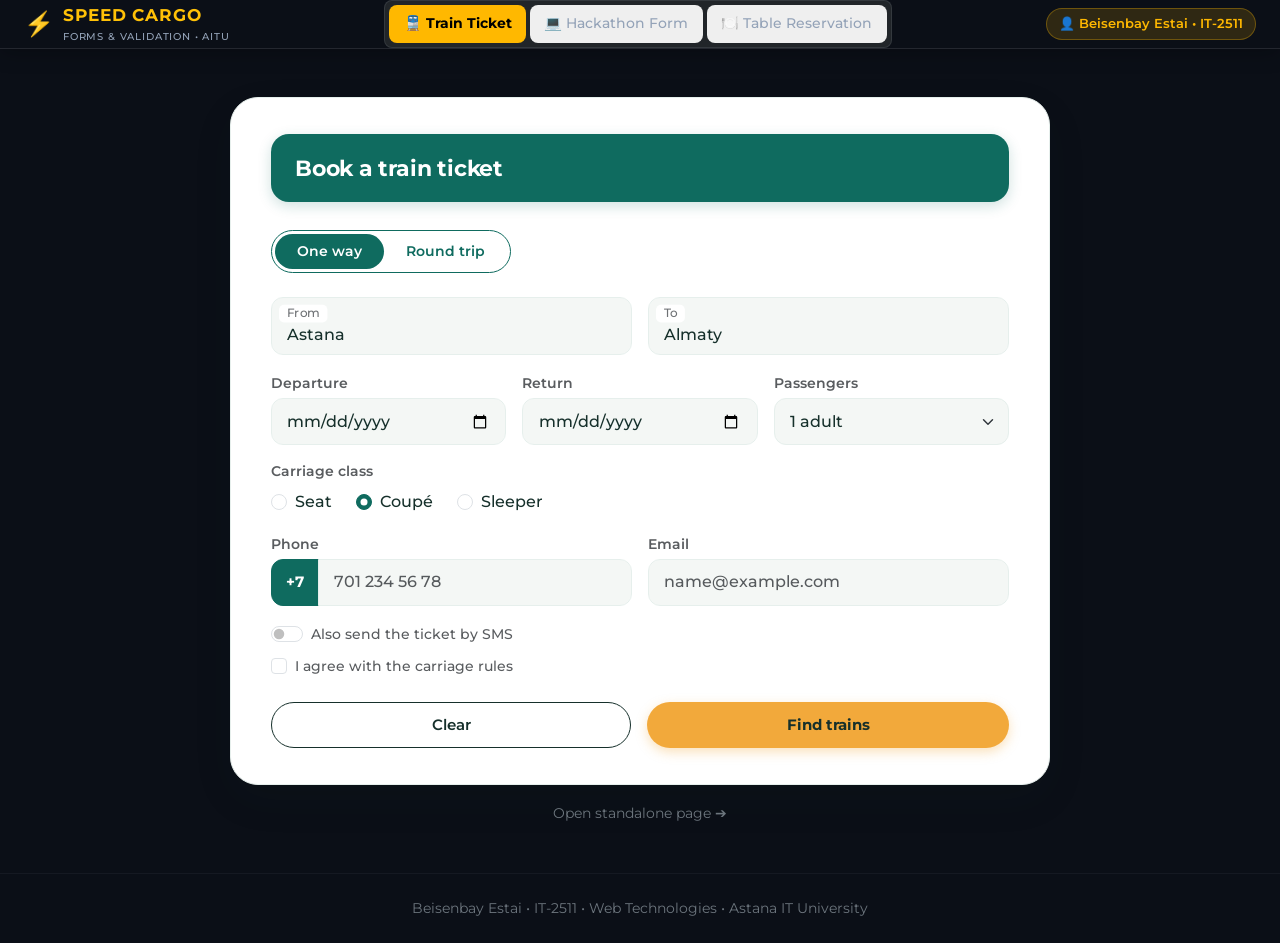
==== commit cdca08b3: "chore: keep only web source code in git, untrack pdf, remove docx and scripts" ====
--- a/index.html
+++ b/index.html
@@ -41,10 +41,7 @@
       </nav>
 
       <div class="d-flex align-items-center gap-2">
-        <a href="Assignment4_Beisenbay_Estai.pdf" download class="btn btn-sm btn-outline-warning rounded-pill px-3 fw-semibold">
-          📥 Report PDF
-        </a>
-        <div class="student-badge d-none d-lg-block">
+        <div class="student-badge">
           👤 Beisenbay Estai • IT-2511
         </div>
       </div>
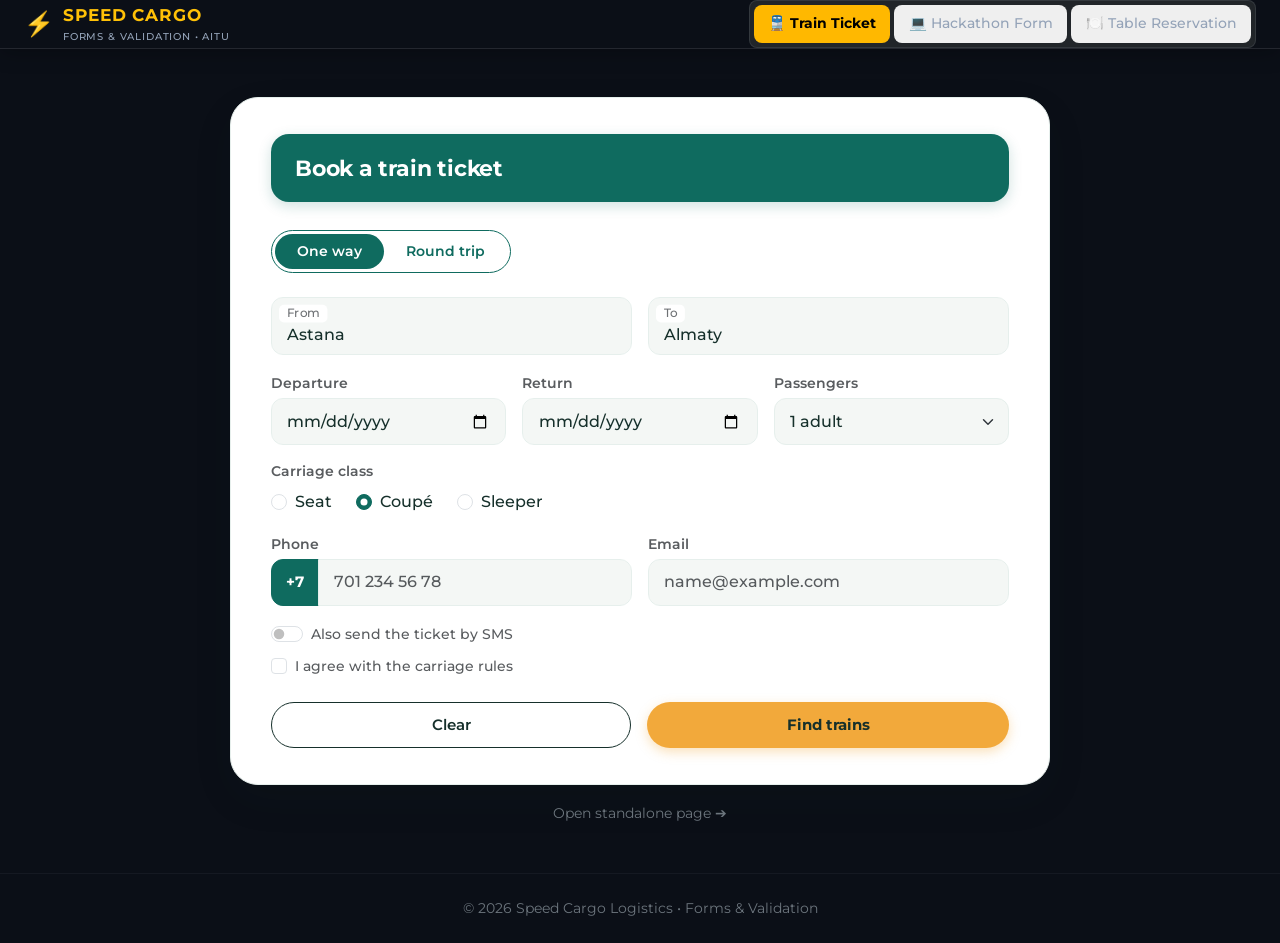
==== commit d71cae85: "clean: remove spec tables and student badge from web pages" ====
--- a/index.html
+++ b/index.html
@@ -39,12 +39,6 @@
         <button type="button" class="cargo-nav-link border-0" onclick="showTab('hackathon')">💻 Hackathon Form</button>
         <button type="button" class="cargo-nav-link border-0" onclick="showTab('cafe')">🍽️ Table Reservation</button>
       </nav>
-
-      <div class="d-flex align-items-center gap-2">
-        <div class="student-badge">
-          👤 Beisenbay Estai • IT-2511
-        </div>
-      </div>
     </div>
   </header>
 
@@ -297,42 +291,6 @@
           </form>
         </div>
 
-        <!-- Verification Table -->
-        <div class="card border-0 shadow-sm rounded-4 p-4 text-dark mb-3">
-          <h3 class="h5 fw-bold mb-3">HTML Validation Verification Table</h3>
-          <div class="table-responsive">
-            <table class="table table-bordered table-hover align-middle mb-0">
-              <thead class="table-dark">
-                <tr>
-                  <th scope="col">Field</th>
-                  <th scope="col">Rule</th>
-                  <th scope="col">Must accept</th>
-                  <th scope="col">Must reject</th>
-                </tr>
-              </thead>
-              <tbody>
-                <tr><td>Full name *</td><td>2–40 characters</td><td><span class="test-badge-accept">Anna-Maria Lee</span></td><td><span class="test-badge-reject">A</span></td></tr>
-                <tr><td>University email *</td><td>a valid email address</td><td><span class="test-badge-accept">a.fedenko@astanait.edu.kz</span></td><td><span class="test-badge-reject">a.fedenko</span>, <span class="test-badge-reject">a.fedenko@</span></td></tr>
-                <tr><td>Age *</td><td>a whole number from 16 to 30</td><td><span class="test-badge-accept">18</span></td><td><span class="test-badge-reject">15</span>, <span class="test-badge-reject">31</span></td></tr>
-                <tr><td>Team size *</td><td>a whole number from 1 to 4</td><td><span class="test-badge-accept">4</span></td><td><span class="test-badge-reject">5</span>, <span class="test-badge-reject">2.5</span></td></tr>
-                <tr><td>Track *</td><td>Web, Mobile, AI or GameDev</td><td><span class="test-badge-accept">Web</span></td><td><span class="test-badge-reject">“Choose…”</span></td></tr>
-                <tr><td>Arrival day *</td><td>20–22 November 2026</td><td><span class="test-badge-accept">21.11.2026</span></td><td><span class="test-badge-reject">25.11.2026</span></td></tr>
-                <tr><td>Check-in time *</td><td>09:00–18:00, every 30 minutes</td><td><span class="test-badge-accept">10:30</span></td><td><span class="test-badge-reject">10:15</span>, <span class="test-badge-reject">19:00</span></td></tr>
-                <tr><td>Entry fee *</td><td>0–5000 ₸, in steps of 500 ₸</td><td><span class="test-badge-accept">1500</span></td><td><span class="test-badge-reject">1250</span>, <span class="test-badge-reject">6000</span></td></tr>
-                <tr><td>Experience level *</td><td>one of three radio buttons</td><td><span class="test-badge-accept">Beginner</span></td><td><span class="test-badge-reject">nothing chosen</span></td></tr>
-                <tr><td>GitHub profile</td><td>optional, a full link</td><td><span class="test-badge-accept">(empty)</span>, <span class="test-badge-accept">https://github.com/yerassyl-dev</span></td><td><span class="test-badge-reject">github.com/yerassyl-dev</span></td></tr>
-                <tr><td>Password *</td><td>8–20 characters</td><td><span class="test-badge-accept">Astana2026</span></td><td><span class="test-badge-reject">short</span></td></tr>
-                <tr><td>Motivation *</td><td>50–300 characters</td><td><span class="test-badge-accept">120 characters</span></td><td><span class="test-badge-reject">49 characters</span></td></tr>
-                <tr><td>Rules agreement *</td><td>checkbox</td><td><span class="test-badge-accept">ticked</span></td><td><span class="test-badge-reject">not ticked</span></td></tr>
-              </tbody>
-            </table>
-          </div>
-        </div>
-
-        <div class="text-center mt-3">
-          <a href="task2.html" class="text-secondary small text-decoration-none">Open standalone page ➔</a>
-        </div>
-
       </div>
     </div>
 
@@ -408,116 +366,13 @@
           </form>
         </div>
 
-        <!-- Problems Table -->
-        <div class="card border-0 shadow-sm rounded-4 p-4 text-dark mb-3">
-          <h3 class="h5 fw-bold mb-3">Table of Problems (Found &amp; Fixed)</h3>
-          <div class="table-responsive">
-            <table class="table table-bordered table-hover align-middle mb-0 problem-table">
-              <thead>
-                <tr>
-                  <th scope="col" style="width: 5%;">#</th>
-                  <th scope="col" style="width: 25%;">Line of code</th>
-                  <th scope="col" style="width: 35%;">Why it is a problem for the user</th>
-                  <th scope="col" style="width: 35%;">How you fixed it</th>
-                </tr>
-              </thead>
-              <tbody>
-                <tr>
-                  <td class="fw-bold text-center">1</td>
-                  <td><code>&lt;input type="text" placeholder="Your name"&gt;</code></td>
-                  <td>Missing label and name. Placeholder disappears when typing, screen readers cannot identify field, and name data is omitted on submission.</td>
-                  <td>Added <code>&lt;label for="tab3Name"&gt;Your Name&lt;/label&gt;</code> and <code>id="tab3Name" name="customerName" required autocomplete="name"</code>.</td>
-                </tr>
-                <tr>
-                  <td class="fw-bold text-center">2</td>
-                  <td><code>&lt;input type="text" placeholder="Email"&gt;</code></td>
-                  <td><code>type="text"</code> does not bring up email keyboard with '@' key on mobile; browser email validation is disabled; missing label and name.</td>
-                  <td>Changed to <code>type="email"</code>, added connected label and <code>name="customerEmail" required</code>.</td>
-                </tr>
-                <tr class="table-info">
-                  <td class="fw-bold text-center">3</td>
-                  <td><code>&lt;label&gt;Phone&lt;/label&gt;</code><br><code>&lt;input type="text" id="phone"&gt;</code></td>
-                  <td>Label lacks <code>for="phone"</code>, so clicking 'Phone' does not focus the input. <code>type="text"</code> does not show numeric telephone keypad.</td>
-                  <td>
-                    <strong>How fixed:</strong> Added <code>for="tab3Phone"</code>, set <code>type="tel" name="phone" required</code>.<br>
-                    <strong>Alternative fix:</strong> Nest input inside label: <code>&lt;label&gt;Phone &lt;input type="tel"...&gt;&lt;/label&gt;</code>.<br>
-                    <strong>Why chosen:</strong> Bootstrap 5 styles and responsive grid work cleanest when label and control are separate elements.
-                  </td>
-                </tr>
-                <tr>
-                  <td class="fw-bold text-center">4</td>
-                  <td><code>&lt;label for="guests"&gt;Guests&lt;/label&gt;</code><br><code>&lt;input type="text" id="people"&gt;</code></td>
-                  <td>ID mismatch! Label points to 'guests' but input ID is 'people'. Clicking label fails. <code>type="text"</code> allows letters instead of numbers.</td>
-                  <td>Synchronized IDs: <code>for="tab3Guests"</code> matching <code>id="tab3Guests"</code>. Changed to <code>type="number" min="1" max="30" step="1" name="guests" required</code>.</td>
-                </tr>
-                <tr>
-                  <td class="fw-bold text-center">5</td>
-                  <td><code>&lt;label for="date"&gt;Date&lt;/label&gt;</code><br><code>&lt;input type="text" id="date" placeholder="dd/mm/yyyy"&gt;</code></td>
-                  <td>Manual date typing leads to format mistakes; no datepicker; ID 'date' is duplicated in the radio button below!</td>
-                  <td>Changed to <code>type="date"</code>, assigned unique <code>id="tab3Date"</code> with connected label, added <code>name="date" required</code>.</td>
-                </tr>
-                <tr>
-                  <td class="fw-bold text-center">6</td>
-                  <td><code>&lt;input type="radio" name="inside" id="date"&gt; Inside</code><br><code>&lt;input type="radio" name="terrace"&gt; Terrace</code></td>
-                  <td>Different names prevent mutual exclusion (user can select both or neither). Duplicate ID 'date'. Missing <code>&lt;label&gt;</code> tags.</td>
-                  <td>Unified <code>name="seating"</code> for both radios, gave unique IDs, added proper labels and values.</td>
-                </tr>
-                <tr>
-                  <td class="fw-bold text-center">7</td>
-                  <td><code>&lt;p&gt;Seating:&lt;/p&gt;</code></td>
-                  <td>Unsemantic paragraph gives no programmatic association to the radio options for screen reader users.</td>
-                  <td>Replaced with semantic <code>&lt;fieldset&gt;&lt;legend class="form-label..."&gt;Seating:&lt;/legend&gt;...&lt;/fieldset&gt;</code>.</td>
-                </tr>
-                <tr>
-                  <td class="fw-bold text-center">8</td>
-                  <td><code>&lt;select&gt;...&lt;/select&gt;</code></td>
-                  <td>Unlabeled dropdown violates WCAG 2.1 accessibility. Missing name attribute causes data to be lost during submission.</td>
-                  <td>Added <code>&lt;label for="tab3Meal"&gt;Meal&lt;/label&gt;</code>, <code>id="tab3Meal" name="meal" required</code>, and explicit option values.</td>
-                </tr>
-                <tr>
-                  <td class="fw-bold text-center">9</td>
-                  <td><code>&lt;textarea placeholder="Comments"&gt;&lt;/textarea&gt;</code></td>
-                  <td>Missing label, missing id, missing name. Text entered cannot be identified by screen readers or sent to the server.</td>
-                  <td>Added <code>&lt;label for="tab3Comments"&gt;Comments&lt;/label&gt;</code>, <code>id="tab3Comments" name="comments" rows="3"</code>.</td>
-                </tr>
-                <tr>
-                  <td class="fw-bold text-center">10</td>
-                  <td><code>&lt;input type="checkbox"&gt; I agree to the terms</code></td>
-                  <td>Unlinked label. Users cannot click text to toggle checkbox. Missing name and required attribute.</td>
-                  <td>Structured with Bootstrap <code>.form-check</code>: <code>&lt;input type="checkbox" class="form-check-input" id="tab3Terms" name="terms" required&gt;</code> and <code>&lt;label for="tab3Terms"&gt;</code>.</td>
-                </tr>
-                <tr class="table-info">
-                  <td class="fw-bold text-center">11</td>
-                  <td><code>&lt;div class="btn btn-primary"&gt;Reserve&lt;/div&gt;</code></td>
-                  <td>A <code>&lt;div&gt;</code> cannot receive keyboard focus via Tab, cannot be pressed with Enter, and NEVER submits the form! Data is never sent.</td>
-                  <td>
-                    <strong>How fixed:</strong> Replaced with genuine HTML <code>&lt;button type="submit" class="btn btn-primary rounded-pill px-5 fw-bold"&gt;Reserve&lt;/button&gt;</code>.<br>
-                    <strong>Alternative fix:</strong> Use <code>&lt;input type="submit" value="Reserve" class="btn btn-primary"&gt;</code>.<br>
-                    <strong>Why chosen:</strong> <code>&lt;button&gt;</code> is more flexible, supports child HTML/icons, and is Bootstrap 5 recommended practice.
-                  </td>
-                </tr>
-                <tr>
-                  <td class="fw-bold text-center">12</td>
-                  <td><code>&lt;form&gt;</code></td>
-                  <td>Missing action and method attributes. Defaults to GET, exposing customer reservation parameters in the browser URL.</td>
-                  <td>Added <code>action="#" method="post"</code>.</td>
-                </tr>
-              </tbody>
-            </table>
-          </div>
-        </div>
-
-        <div class="text-center mt-3">
-          <a href="task3.html" class="text-secondary small text-decoration-none">Open standalone page ➔</a>
-        </div>
-
       </div>
     </div>
 
   </main>
 
   <footer class="text-center py-4 text-secondary small border-top border-secondary border-opacity-10">
-    Beisenbay Estai • IT-2511 • Web Technologies • Astana IT University
+    &copy; 2026 Speed Cargo Logistics • Forms &amp; Validation
   </footer>
 
   <!-- Tab Switcher Script (Native, no form manipulation) -->
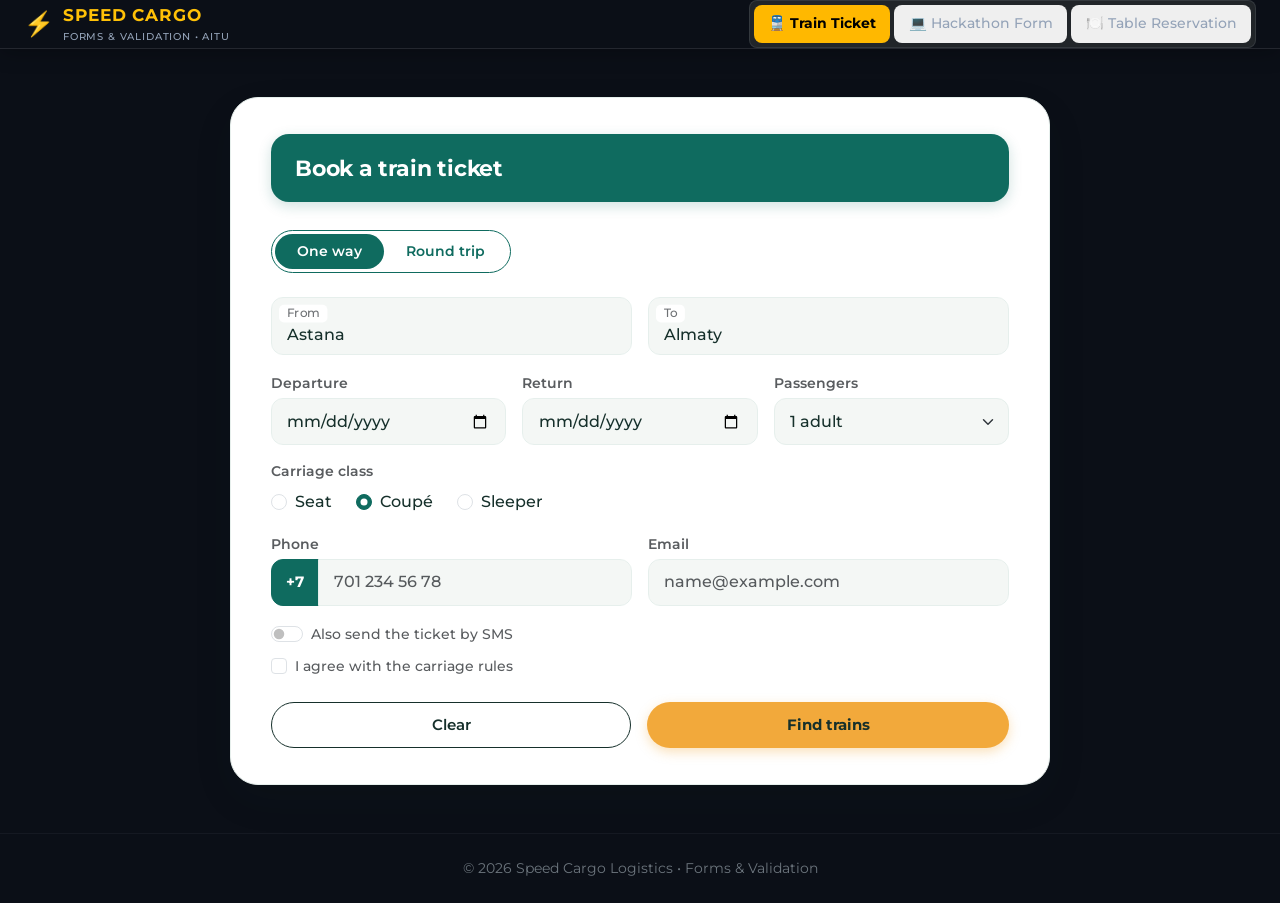
==== commit 2b57ed2e: "clean: remove standalone link from tab 1" ====
--- a/index.html
+++ b/index.html
@@ -162,10 +162,6 @@
 
         </div>
 
-        <div class="text-center mt-3">
-          <a href="task1.html" class="text-secondary small text-decoration-none">Open standalone page ➔</a>
-        </div>
-
       </div>
     </div>
 
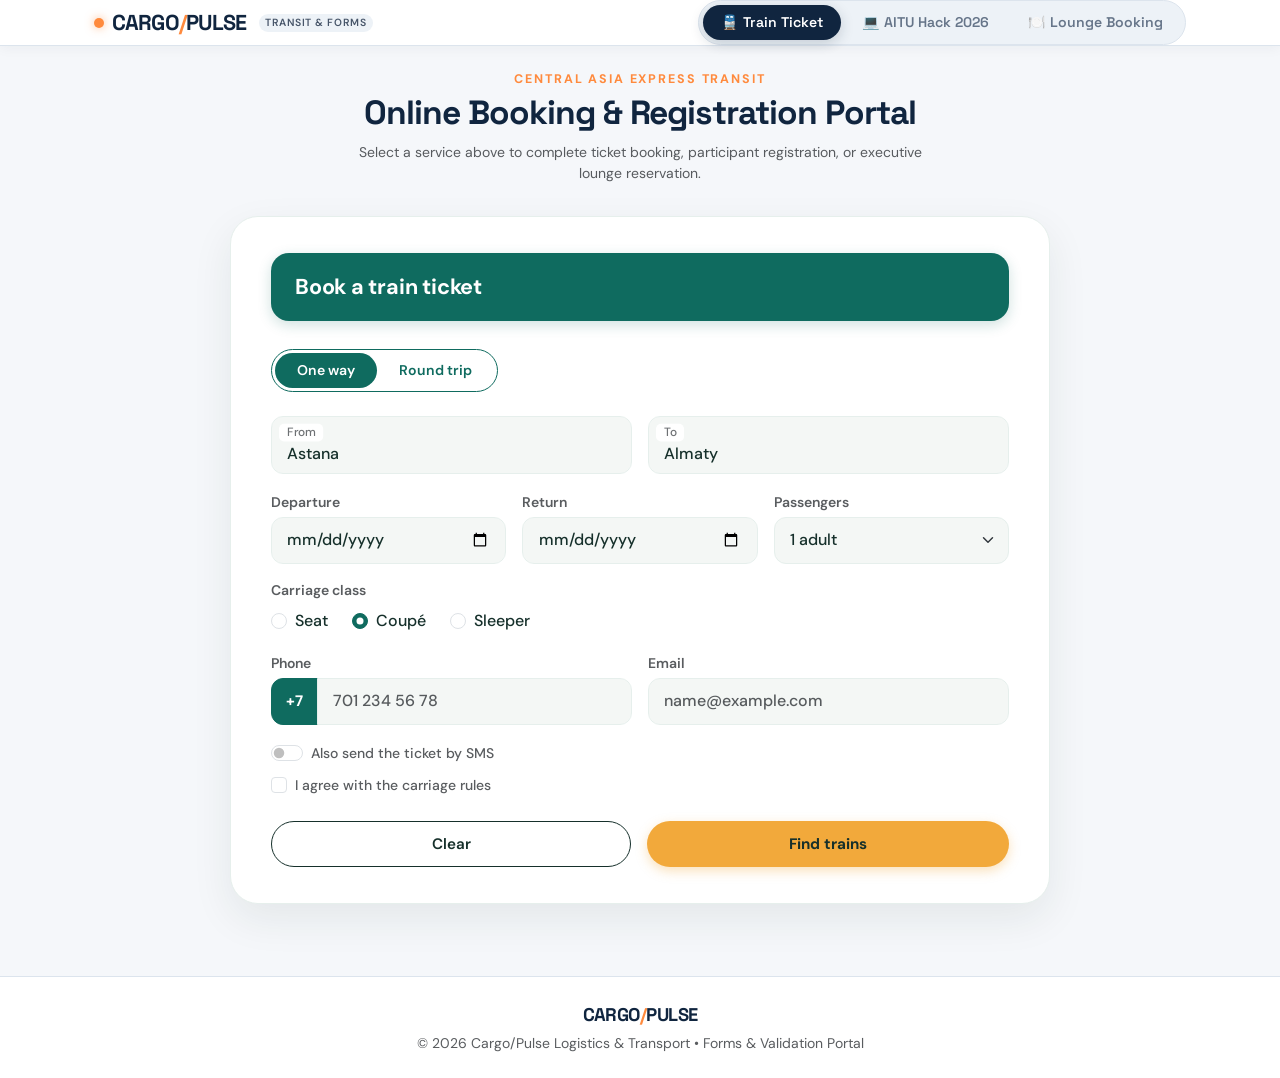
==== commit 1b667beb: "style: elevate UI with authentic Cargo Pulse design tokens and clean light aesthetic" ====
--- a/index.html
+++ b/index.html
@@ -20,30 +20,35 @@
     }
   </style>
 </head>
-<body style="background-color: #0B0F17; color: #FFFFFF; min-height: 100vh;">
-
-  <!-- Cargo Navigation Header -->
-  <header class="cargo-nav py-2.5">
-    <div class="container-fluid px-3 px-md-4 d-flex flex-wrap align-items-center justify-content-between gap-2">
-      <div class="d-flex align-items-center cargo-brand-logo gap-2">
-        <span class="fs-4">⚡</span>
-        <div>
-          <div class="fw-bold tracking-wide text-warning" style="font-size: 1.05rem;">SPEED CARGO</div>
-          <div style="font-size: 0.65rem; color: #94A3B8; font-weight: 500; letter-spacing: 0.08em;">FORMS &amp; VALIDATION • AITU</div>
-        </div>
-      </div>
+<body>
+
+  <!-- Cargo Pulse Navigation Header -->
+  <header class="cargo-nav py-2.5 sticky-top">
+    <div class="container px-3 px-md-4 d-flex flex-wrap align-items-center justify-content-between gap-3">
+      <a class="navbar-brand text-decoration-none d-flex align-items-center gap-2 m-0" href="index.html">
+        <span style="display:inline-block; width:10px; height:10px; background-color:#FF8A3D; border-radius:50%; box-shadow: 0 0 10px rgba(255,138,61,0.6);"></span>
+        <span class="cargo-brand-text">CARGO<span>/</span>PULSE</span>
+        <span class="badge rounded-pill text-uppercase ms-1" style="font-size: 0.65rem; background-color: #EDF2F7; color: #475569; letter-spacing: 0.05em; font-weight: 600;">Transit &amp; Forms</span>
+      </a>
       
-      <!-- Nav Tabs -->
-      <nav class="d-flex align-items-center flex-wrap gap-1 bg-dark p-1 rounded-3 border border-secondary border-opacity-25">
+      <!-- Nav Tabs (Pill toggle) -->
+      <nav class="cargo-tabs-wrapper d-flex align-items-center flex-wrap gap-1">
         <button type="button" class="cargo-nav-link active border-0" onclick="showTab('train')">🚆 Train Ticket</button>
-        <button type="button" class="cargo-nav-link border-0" onclick="showTab('hackathon')">💻 Hackathon Form</button>
-        <button type="button" class="cargo-nav-link border-0" onclick="showTab('cafe')">🍽️ Table Reservation</button>
+        <button type="button" class="cargo-nav-link border-0" onclick="showTab('hackathon')">💻 AITU Hack 2026</button>
+        <button type="button" class="cargo-nav-link border-0" onclick="showTab('cafe')">🍽️ Lounge Booking</button>
       </nav>
     </div>
   </header>
 
+  <!-- Hero Eyebrow Section -->
+  <div class="text-center pt-4 pb-2 px-3">
+    <div class="text-uppercase fw-bold" style="letter-spacing: 0.15em; color: #FF8A3D; font-size: 0.78rem;">Central Asia Express Transit</div>
+    <h1 class="fw-bold mt-1 mb-2" style="font-family: 'Space Grotesk', sans-serif; color: #10253F; font-size: 2.1rem; letter-spacing: -0.03em;">Online Booking &amp; Registration Portal</h1>
+    <p class="text-muted small mx-auto mb-0" style="max-width: 580px;">Select a service above to complete ticket booking, participant registration, or executive lounge reservation.</p>
+  </div>
+
   <!-- Main Content Container -->
-  <main class="container py-4 py-md-5">
+  <main class="container py-4">
 
     <!-- ==================== TAB 1: TRAIN TICKET ==================== -->
     <div id="tab-train" class="tab-content-pane active">
@@ -170,8 +175,8 @@
       <div class="task2-wrapper">
         
         <div class="task2-card mb-5" style="color: #16302B;">
-          <h2 class="h4 fw-bold mb-3 text-center">Registration for AITU Hack 2026</h2>
-          <p class="text-muted small text-center mb-4">All rules enforced purely with native HTML attributes.</p>
+          <h2 class="h4 fw-bold mb-2 text-center" style="font-family: 'Space Grotesk', sans-serif; color: #10253F;">Registration for AITU Hack 2026</h2>
+          <p class="text-muted small text-center mb-4">Participant credentials &amp; team verification form</p>
 
           <form class="task2-form" action="#" method="post">
             <div class="row g-3">
@@ -295,8 +300,8 @@
       <div class="task3-wrapper">
         
         <div class="task3-card mb-5" style="color: #16302B;">
-          <h2 class="h4 fw-bold mb-3 text-center">Reserve a Table (Fixed Form)</h2>
-          <p class="text-muted small text-center mb-4">Rebuilt with Bootstrap, 100% W3C Valid, Keyboard Navigable.</p>
+          <h2 class="h4 fw-bold mb-2 text-center" style="font-family: 'Space Grotesk', sans-serif; color: #10253F;">Executive Lounge Table Reservation</h2>
+          <p class="text-muted small text-center mb-4">Rebuilt with Bootstrap 5 • 100% W3C Valid • Fully Keyboard Accessible</p>
 
           <form action="#" method="post">
             <div class="row g-3">
@@ -367,8 +372,15 @@
 
   </main>
 
-  <footer class="text-center py-4 text-secondary small border-top border-secondary border-opacity-10">
-    &copy; 2026 Speed Cargo Logistics • Forms &amp; Validation
+  <footer class="cargo-footer text-center py-4 mt-5">
+    <div class="container">
+      <div class="fw-bold mb-1" style="font-family: 'Space Grotesk', sans-serif; color: #10253F; font-size: 1.15rem; letter-spacing: -0.03em;">
+        CARGO<span style="color:#FF8A3D;">/</span>PULSE
+      </div>
+      <div class="text-muted small">
+        &copy; 2026 Cargo/Pulse Logistics &amp; Transport • Forms &amp; Validation Portal
+      </div>
+    </div>
   </footer>
 
   <!-- Tab Switcher Script (Native, no form manipulation) -->
--- a/css/custom.css
+++ b/css/custom.css
@@ -5,38 +5,46 @@
    Astana IT University
    ========================================================================== */
 
-@import url('https://fonts.googleapis.com/css2?family=Montserrat:ital,wght@0,300;0,400;0,500;0,600;0,700;0,800;1,400;1,600&family=Inter:wght@400;500;600;700&display=swap');
+@import url('https://fonts.googleapis.com/css2?family=DM+Sans:wght@400;500;600;700&family=Space+Grotesk:wght@500;600;700&family=Montserrat:ital,wght@0,300;0,400;0,500;0,600;0,700;0,800;1,400;1,600&display=swap');
 
 :root {
-  /* Assignment Task 1 Official Palette */
+  /* Assignment Task 1 Official Palette (Strictly preserved for grading) */
   --color-teal: #0F6B5F;
   --color-orange: #F2A93B;
   --color-dark: #16302B;
-  --color-bg-page: #F4F7F5;
+  --color-bg-page: #F5F7FA;
   --color-border-light: #E6EFEC;
   --color-input-bg: #F4F7F5;
   
-  /* SwiftCargo / SPEED CARGO Accent Palette for Navigation & Hub */
-  --cargo-gold: #FFB800;
-  --cargo-dark: #0B0F17;
-  --cargo-card: #131A26;
-  --cargo-border: rgba(255, 255, 255, 0.1);
-}
-
-/* Base resets & typography */
+  /* Cargo Pulse Design System */
+  --cargo-navy: #10253F;
+  --cargo-blue: #2674D9;
+  --cargo-orange: #FF8A3D;
+  --cargo-cream: #F5F7FA;
+  --cargo-line: #DCE4ED;
+  --cargo-text: #17283B;
+  --cargo-muted: #667589;
+  --cargo-white: #FFFFFF;
+}
+
+/* Base typography */
 body {
-  font-family: 'Montserrat', sans-serif;
-  color: var(--color-dark);
-  background-color: var(--color-bg-page);
+  font-family: 'DM Sans', 'Montserrat', sans-serif;
+  color: var(--cargo-text);
+  background-color: var(--cargo-cream);
   min-height: 100vh;
   margin: 0;
   padding: 0;
   -webkit-font-smoothing: antialiased;
 }
 
+h1, h2, h3, .brand-font {
+  font-family: 'Space Grotesk', sans-serif;
+}
+
 /* Universal focus ring for accessibility */
 *:focus-visible {
-  outline: 2px solid var(--color-teal);
+  outline: 2px solid var(--cargo-blue);
   outline-offset: 2px;
 }
 
@@ -44,49 +52,59 @@
    CARGO NAVIGATION BAR & BRANDING
    ========================================================================== */
 .cargo-nav {
-  background-color: var(--cargo-dark);
-  border-bottom: 1px solid var(--cargo-border);
-  box-shadow: 0 4px 20px rgba(0, 0, 0, 0.25);
+  background-color: var(--cargo-white);
+  border-bottom: 1px solid var(--cargo-line);
+  box-shadow: 0 2px 12px rgba(16, 37, 63, 0.05);
   position: sticky;
   top: 0;
   z-index: 1030;
-}
-
-.cargo-brand-logo {
-  font-weight: 800;
-  letter-spacing: 0.05em;
-  color: var(--cargo-gold) !important;
-  font-size: 1.15rem;
+  backdrop-filter: blur(8px);
+}
+
+.cargo-brand-text {
+  font-family: 'Space Grotesk', sans-serif;
+  font-weight: 700;
+  font-size: 1.35rem;
+  letter-spacing: -0.04em;
+  color: var(--cargo-navy);
+}
+
+.cargo-brand-text span {
+  color: var(--cargo-orange);
+}
+
+.cargo-tabs-wrapper {
+  background-color: #EDF2F7;
+  padding: 4px;
+  border-radius: 50rem;
+  border: 1px solid var(--cargo-line);
 }
 
 .cargo-nav-link {
-  color: #94A3B8 !important;
-  font-weight: 500;
-  font-size: 0.9rem;
-  padding: 0.5rem 0.9rem !important;
-  border-radius: 8px;
-  transition: all 0.2s ease;
+  color: var(--cargo-muted) !important;
+  font-family: 'Space Grotesk', sans-serif;
+  font-weight: 600;
+  font-size: 0.88rem;
+  padding: 0.45rem 1.1rem !important;
+  border-radius: 50rem;
+  background: transparent;
+  transition: all 0.2s cubic-bezier(0.16, 1, 0.3, 1);
+  text-decoration: none;
 }
 
 .cargo-nav-link:hover {
+  color: var(--cargo-navy) !important;
+}
+
+.cargo-nav-link.active {
   color: #FFFFFF !important;
-  background-color: rgba(255, 255, 255, 0.05);
-}
-
-.cargo-nav-link.active {
-  color: #000000 !important;
-  background-color: var(--cargo-gold);
-  font-weight: 700;
-}
-
-.student-badge {
-  background: rgba(255, 184, 0, 0.15);
-  border: 1px solid rgba(255, 184, 0, 0.3);
-  color: var(--cargo-gold);
-  font-size: 0.8rem;
-  font-weight: 600;
-  padding: 0.35rem 0.75rem;
-  border-radius: 50rem;
+  background-color: var(--cargo-navy);
+  box-shadow: 0 4px 14px rgba(16, 37, 63, 0.18);
+}
+
+.cargo-footer {
+  background-color: var(--cargo-white);
+  border-top: 1px solid var(--cargo-line);
 }
 
 /* ==========================================================================
